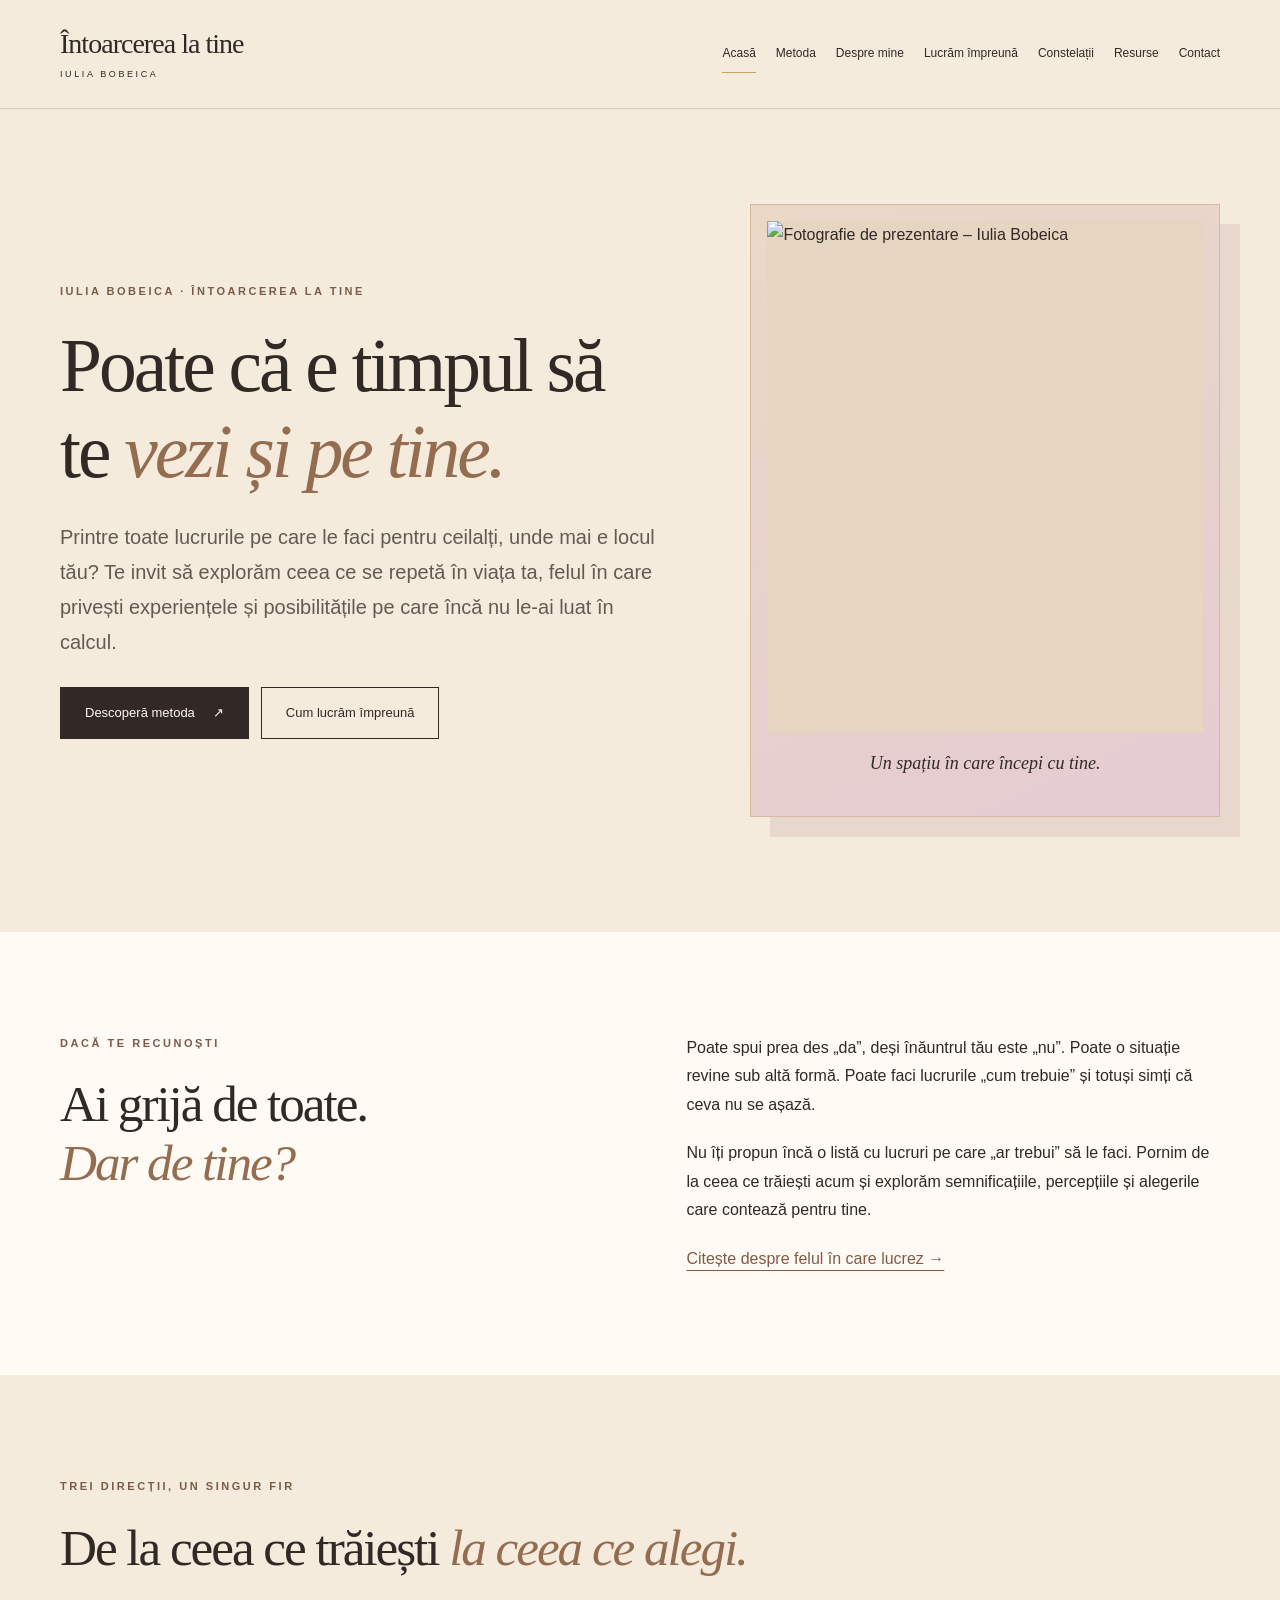
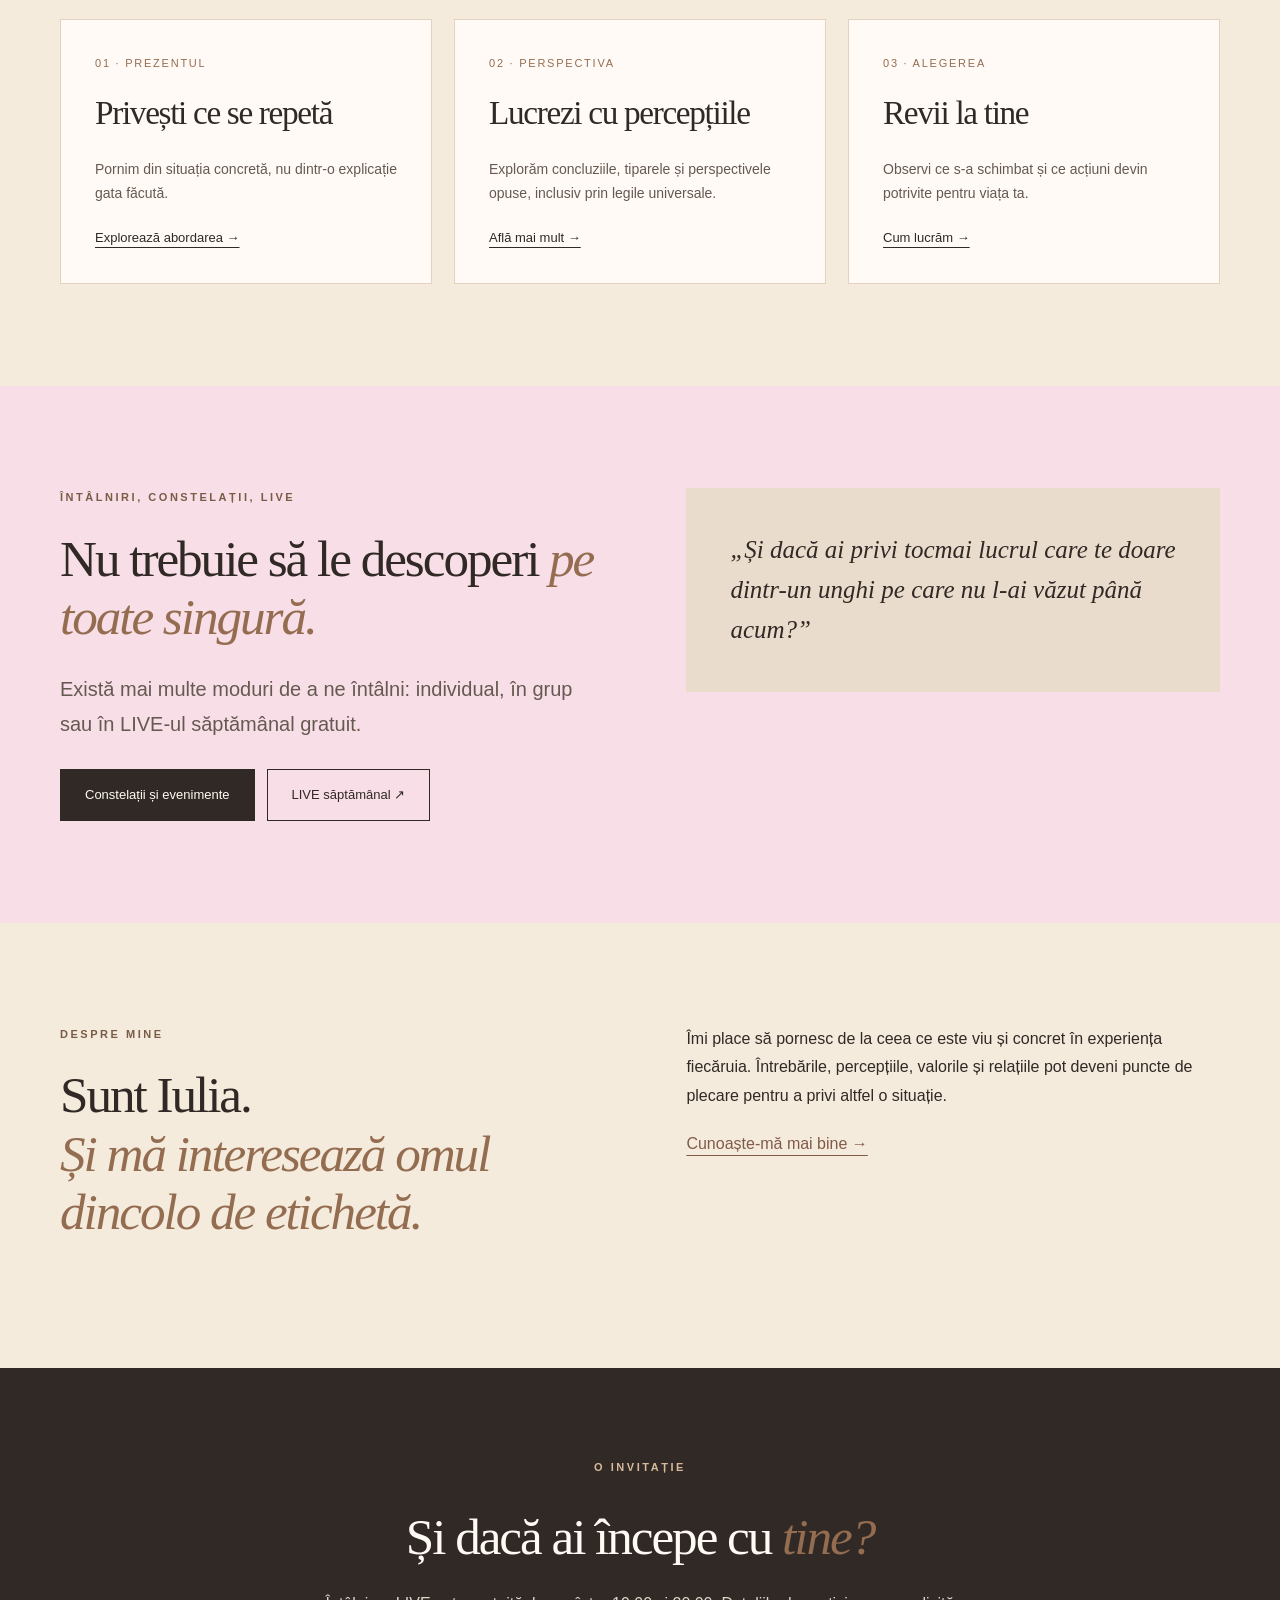
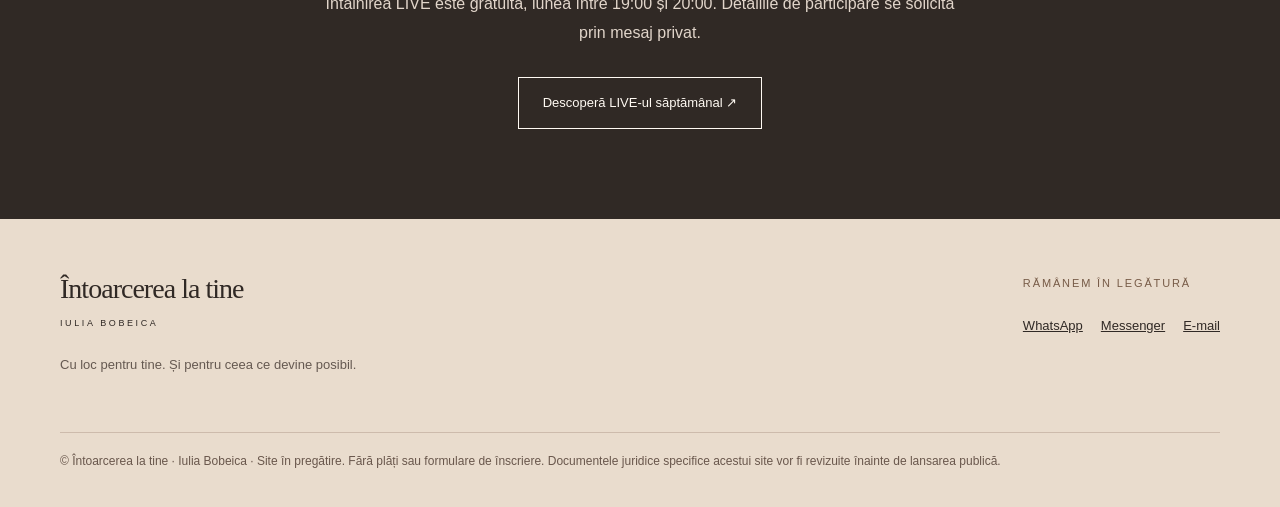
==== index.html @ 227ff0c1 "Construiește prototipul site-ului oficial cu 7 pagini responsive" ====
<!doctype html>
<html lang="ro"><head><meta charset="utf-8"><meta name="viewport" content="width=device-width, initial-scale=1"><meta name="robots" content="noindex,nofollow"><title>Acasă | Întoarcerea la tine – Iulia Bobeica</title><meta name="description" content="Descoperă Întoarcerea la tine, metoda, constelațiile sistemice, întâlnirile și LIVE-urile săptămânale."><link rel="stylesheet" href="/styles.css"></head><body><header class="masthead"><div class="wrap header-inner"><a class="logo" href="/index.html">Întoarcerea la tine<small>IULIA BOBEICA</small></a><nav class="nav" aria-label="Navigare principală"><a href="/index.html" aria-current="page">Acasă</a><a href="/metoda.html">Metoda</a><a href="/despre.html">Despre mine</a><a href="/lucram-impreuna.html">Lucrăm împreună</a><a href="/constelatii.html">Constelații</a><a href="/resurse.html">Resurse</a><a href="/contact.html">Contact</a></nav></div></header><main>
<section class="wrap hero"><div><p class="eyebrow">IULIA BOBEICA · ÎNTOARCEREA LA TINE</p><h1>Poate că e timpul să te <em>vezi și pe tine.</em></h1><p class="lead">Printre toate lucrurile pe care le faci pentru ceilalți, unde mai e locul tău? Te invit să explorăm ceea ce se repetă în viața ta, felul în care privești experiențele și posibilitățile pe care încă nu le-ai luat în calcul.</p><div class="actions"><a class="btn dark" href="/metoda.html">Descoperă metoda <span aria-hidden="true">↗</span></a><a class="btn outline" href="/lucram-impreuna.html">Cum lucrăm împreună</a></div></div><div class="portrait-frame"><img src="https://spontaneous-quokka-e0bede.netlify.app/Intoarcerea_la_tine_files/6ad1278ba01de7.05166081_9d2529da-d079-4183-89d4-6b674ef83217.jpg" alt="Fotografie de prezentare – Iulia Bobeica" loading="eager"><p class="caption">Un spațiu în care începi cu tine.</p></div></section>
<section class="bg-paper section"><div class="wrap intro-grid"><div><p class="eyebrow">DACĂ TE RECUNOȘTI</p><h2>Ai grijă de toate.<br><em>Dar de tine?</em></h2></div><div><p>Poate spui prea des „da”, deși înăuntrul tău este „nu”. Poate o situație revine sub altă formă. Poate faci lucrurile „cum trebuie” și totuși simți că ceva nu se așază.</p><p>Nu îți propun încă o listă cu lucruri pe care „ar trebui” să le faci. Pornim de la ceea ce trăiești acum și explorăm semnificațiile, percepțiile și alegerile care contează pentru tine.</p><a class="section-link" href="/metoda.html">Citește despre felul în care lucrez →</a></div></div></section>
<section class="section wrap"><p class="eyebrow">TREI DIRECȚII, UN SINGUR FIR</p><h2>De la ceea ce trăiești <em>la ceea ce alegi.</em></h2><div class="cards"><article class="card"><span class="count">01 · PREZENTUL</span><h3>Privești ce se repetă</h3><p>Pornim din situația concretă, nu dintr-o explicație gata făcută.</p><a href="/metoda.html">Explorează abordarea →</a></article><article class="card"><span class="count">02 · PERSPECTIVA</span><h3>Lucrezi cu percepțiile</h3><p>Explorăm concluziile, tiparele și perspectivele opuse, inclusiv prin legile universale.</p><a href="/metoda.html">Află mai mult →</a></article><article class="card"><span class="count">03 · ALEGEREA</span><h3>Revii la tine</h3><p>Observi ce s-a schimbat și ce acțiuni devin potrivite pentru viața ta.</p><a href="/lucram-impreuna.html">Cum lucrăm →</a></article></div></section>
<section class="bg-pink section"><div class="wrap split"><div><p class="eyebrow">ÎNTÂLNIRI, CONSTELAȚII, LIVE</p><h2>Nu trebuie să le descoperi <em>pe toate singură.</em></h2><p class="lead">Există mai multe moduri de a ne întâlni: individual, în grup sau în LIVE-ul săptămânal gratuit.</p><div class="actions"><a class="btn dark" href="/constelatii.html">Constelații și evenimente</a><a class="btn outline" href="https://spontaneous-quokka-e0bede.netlify.app/" target="_blank" rel="noopener noreferrer">LIVE săptămânal ↗</a></div></div><div class="quote">„Și dacă ai privi tocmai lucrul care te doare dintr-un unghi pe care nu l-ai văzut până acum?”</div></div></section>
<section class="section wrap split"><div><p class="eyebrow">DESPRE MINE</p><h2>Sunt Iulia.<br><em>Și mă interesează omul dincolo de etichetă.</em></h2></div><div><p>Îmi place să pornesc de la ceea ce este viu și concret în experiența fiecăruia. Întrebările, percepțiile, valorile și relațiile pot deveni puncte de plecare pentru a privi altfel o situație.</p><a class="section-link" href="/despre.html">Cunoaște-mă mai bine →</a></div></section>
<section class="cta"><div class="wrap"><p class="eyebrow" style="color:#d7b99b">O INVITAȚIE</p><h2>Și dacă ai începe cu <em>tine?</em></h2><p>Întâlnirea LIVE este gratuită, lunea între 19:00 și 20:00. Detaliile de participare se solicită prin mesaj privat.</p><a class="btn" href="https://spontaneous-quokka-e0bede.netlify.app/" target="_blank" rel="noopener noreferrer">Descoperă LIVE-ul săptămânal ↗</a></div></section></main><footer class="site-footer"><div class="wrap"><div class="footer-grid"><div><a class="logo" href="/index.html">Întoarcerea la tine<small>IULIA BOBEICA</small></a><p class="note" style="margin-top:25px">Cu loc pentru tine. Și pentru ceea ce devine posibil.</p></div><div><p class="tag">Rămânem în legătură</p><div class="footer-links"><a href="https://wa.me/40758321125" target="_blank" rel="noopener noreferrer">WhatsApp</a><a href="https://m.me/legiuniversaleconstelatii" target="_blank" rel="noopener noreferrer">Messenger</a><a href="mailto:Iuliabobeica65@gmail.com">E-mail</a></div></div></div><div class="fine">© Întoarcerea la tine · Iulia Bobeica · Site în pregătire. Fără plăți sau formulare de înscriere. Documentele juridice specifice acestui site vor fi revizuite înainte de lansarea publică.</div></div></footer></body></html>
---- styles.css ----
:root{--cream:#F5EBDD;--pink:#F8DEE6;--paper:#fffaf3;--ink:#302925;--muted:#655951;--gold:#C6A166;--line:#D9C9B7}*{box-sizing:border-box}html{scroll-behavior:smooth}body{margin:0;background:var(--cream);color:var(--ink);font:16px/1.78 Arial,Helvetica,sans-serif}a{color:inherit}a:focus-visible,summary:focus-visible{outline:3px solid #805b48;outline-offset:4px}.wrap{width:min(1160px,calc(100% - 56px));margin:auto}.masthead{border-bottom:1px solid var(--line);background:var(--cream);position:relative;z-index:2}.header-inner{display:flex;justify-content:space-between;align-items:center;gap:30px;min-height:108px}.logo{text-decoration:none;font:normal 28px/1.1 Georgia,serif;letter-spacing:-.035em;white-space:nowrap}.logo small{display:block;font:9px Arial, sans-serif;letter-spacing:.29em;margin-top:10px}.nav{display:flex;flex-wrap:wrap;gap:10px 20px;align-items:center}.nav a{text-decoration:none;font-size:12px;padding:8px 0;border-bottom:1px solid transparent}.nav a[aria-current=page],.nav a:hover{border-color:var(--gold)}.btn{display:inline-flex;justify-content:center;align-items:center;gap:18px;padding:14px 24px;min-height:52px;border:1px solid var(--ink);text-decoration:none;font-size:13px;line-height:1.4;transition:transform .2s,background .2s}.btn:hover{transform:translateY(-2px)}.btn.dark{background:var(--ink);color:var(--paper)}.btn.outline{background:transparent}.actions{display:flex;gap:12px;flex-wrap:wrap;margin-top:27px}.eyebrow{font-size:11px;letter-spacing:.23em;text-transform:uppercase;color:#795c47;font-weight:700;margin:0 0 22px}h1,h2,h3{font-family:Georgia,'Times New Roman',serif;letter-spacing:-.04em;line-height:1.14;font-weight:400;margin:0 0 25px}h1{font-size:clamp(43px,5.9vw,82px)}h2{font-size:clamp(34px,4vw,55px)}h3{font-size:clamp(25px,2.6vw,34px)}em{font-weight:400;color:#946d51}p{margin:0 0 20px}p.lead{font-size:clamp(17px,2vw,20px);color:var(--muted);max-width:640px;line-height:1.75}.hero{display:grid;grid-template-columns:1.12fr .88fr;align-items:center;gap:8%;padding:95px 0 115px;min-height:660px}.portrait-frame{position:relative;background:linear-gradient(155deg,#ead8c7,#e5cbd2);padding:16px 16px 42px;border:1px solid #d5baa0;box-shadow:20px 20px 0 #E7D7CC}.portrait-frame img{display:block;width:100%;aspect-ratio:4/4.7;object-fit:cover;object-position:top center;background:#e5d5c1}.portrait-frame .caption{font:italic 18px Georgia,serif;text-align:center;margin:20px 0 0}.section{padding:102px 0}.bg-paper{background:var(--paper)}.bg-pink{background:var(--pink)}.intro-grid,.split{display:grid;grid-template-columns:1fr 1fr;gap:8%;align-items:start}.rule{height:1px;background:var(--line);margin:26px 0}.cards{display:grid;grid-template-columns:repeat(3,1fr);gap:22px;margin-top:42px}.card{background:#fffaf6;border:1px solid #e3d2c2;padding:34px;min-height:260px;display:flex;flex-direction:column}.card p{font-size:14px;color:var(--muted)}.card a{margin-top:auto;text-underline-offset:5px;font-size:13px}.count{font-size:11px;letter-spacing:.16em;color:#946d51;margin-bottom:20px}.quote{background:#eadccc;padding:42px 44px;font:italic 25px/1.6 Georgia,serif}.cta{padding:90px 0;text-align:center;background:#302925;color:var(--paper)}.cta h2{max-width:820px;margin:0 auto 24px}.cta p{max-width:640px;margin:0 auto 30px;color:#e1d5ca}.cta .btn{border-color:var(--paper);color:var(--paper)}.page-top{padding:100px 0 65px;max-width:960px}.page-top h1{max-width:950px}.story-block{max-width:790px}.story-block p{font-size:17px}.bullets{padding-left:20px}.bullets li{margin:0 0 15px}.soft-panel{padding:35px;background:#eadccc}.note{font-size:13px;color:var(--muted)}.section-link{color:#805b48;text-underline-offset:6px}.event{display:grid;grid-template-columns:1fr 1fr;gap:8%;padding:40px 0;border-top:1px solid var(--line)}.event:last-child{border-bottom:1px solid var(--line)}.event h3{margin:0 0 14px}.event p{color:var(--muted);font-size:15px}.event .eyebrow{margin-bottom:14px}.site-footer{background:#e9dccd;padding:55px 0 35px}.footer-grid{display:flex;gap:30px;justify-content:space-between;flex-wrap:wrap}.footer-links{display:flex;gap:18px;flex-wrap:wrap}.footer-links a{font-size:13px}.fine{border-top:1px solid #cdbbac;margin-top:36px;padding-top:18px;font-size:12px;color:#69574c}.tag{font-size:11px;text-transform:uppercase;letter-spacing:.17em;color:#775b47}.tall{min-height:370px}@media(max-width:1050px){.header-inner{align-items:start;flex-direction:column;padding:22px 0}.nav{gap:5px 15px}}@media(max-width:720px){.wrap{width:min(100% - 36px,1160px)}.logo{font-size:25px}.nav{gap:4px 13px}.nav a{font-size:12px}.hero,.intro-grid,.split,.event{grid-template-columns:1fr;gap:32px}.hero{padding:60px 0 70px;min-height:unset}.hero .portrait-frame{max-width:460px;margin:25px auto 0}.page-top{padding:60px 0 30px}.section{padding:65px 0}.cards{grid-template-columns:1fr}.card{min-height:200px}.cta{padding:70px 0}.quote{font-size:22px;padding:30px}.footer-grid{display:block}.footer-links{margin-top:20px}h1{font-size:clamp(41px,11vw,65px)}}
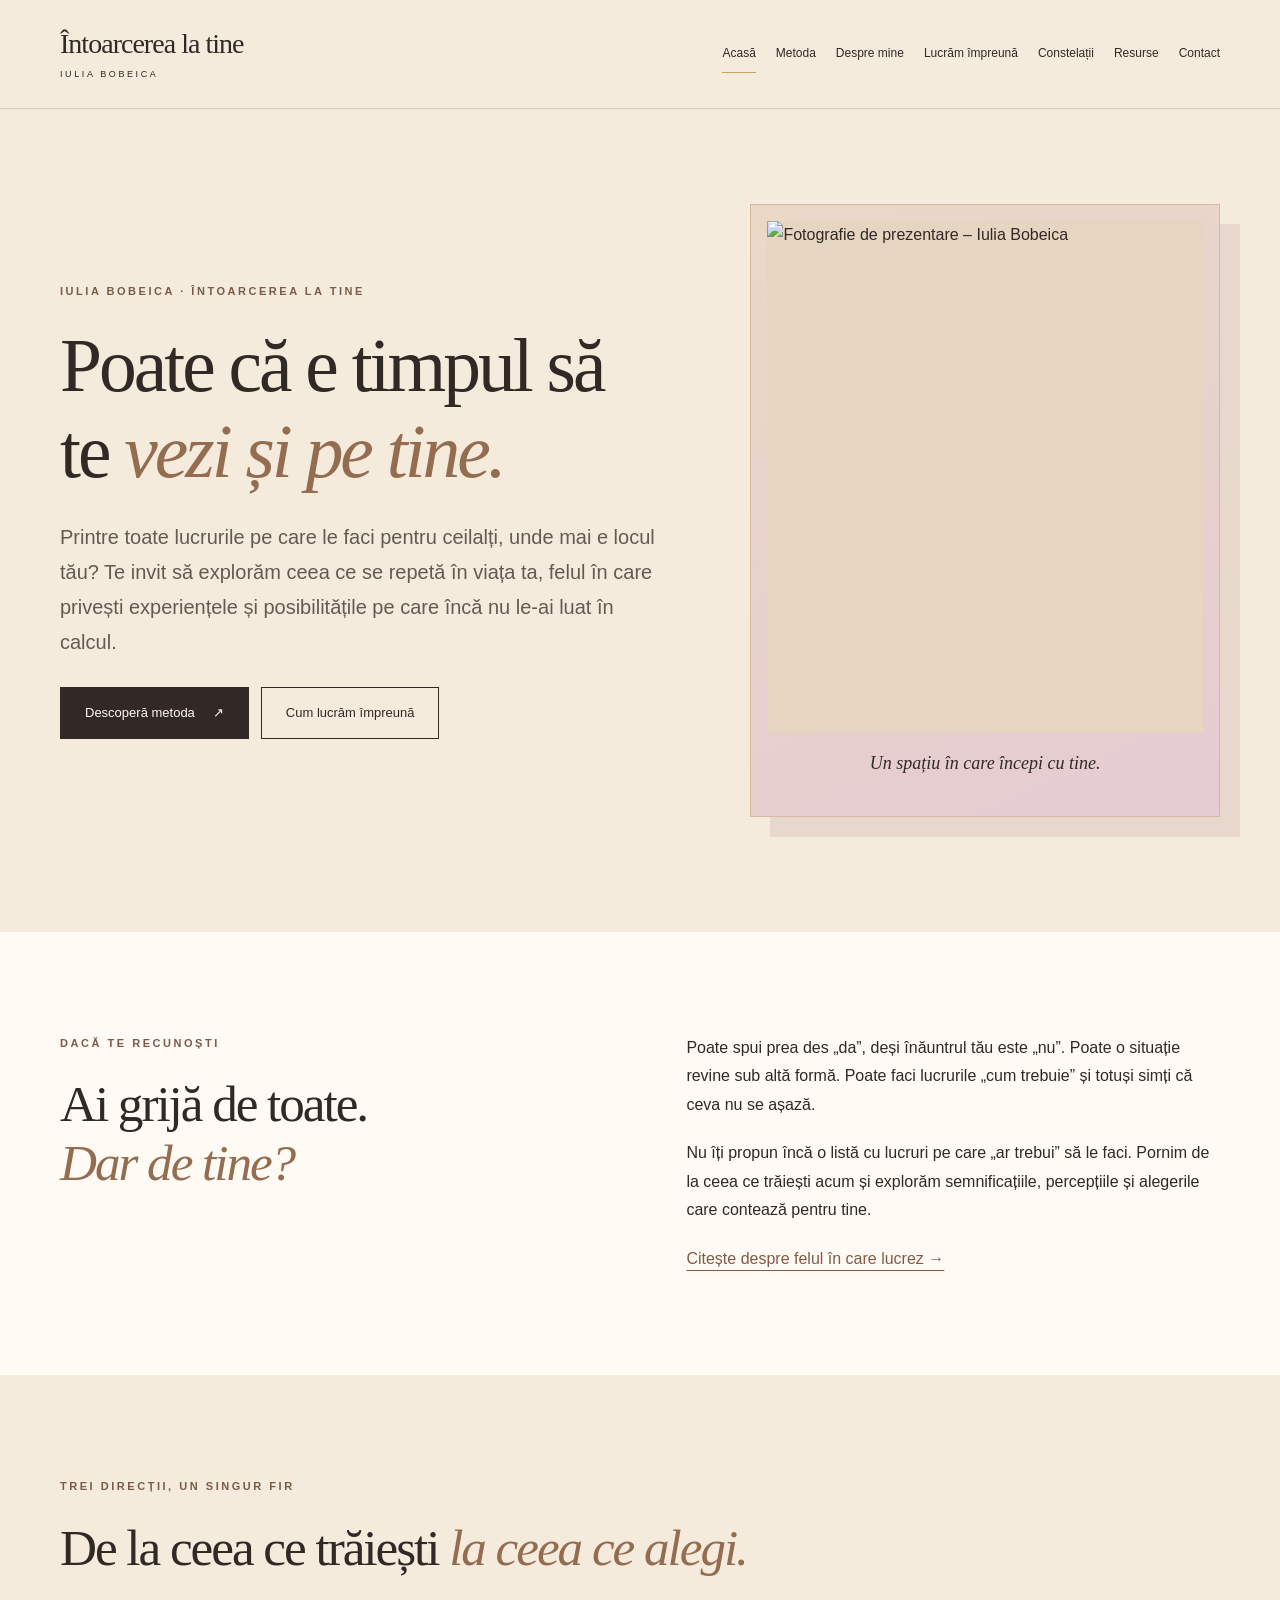
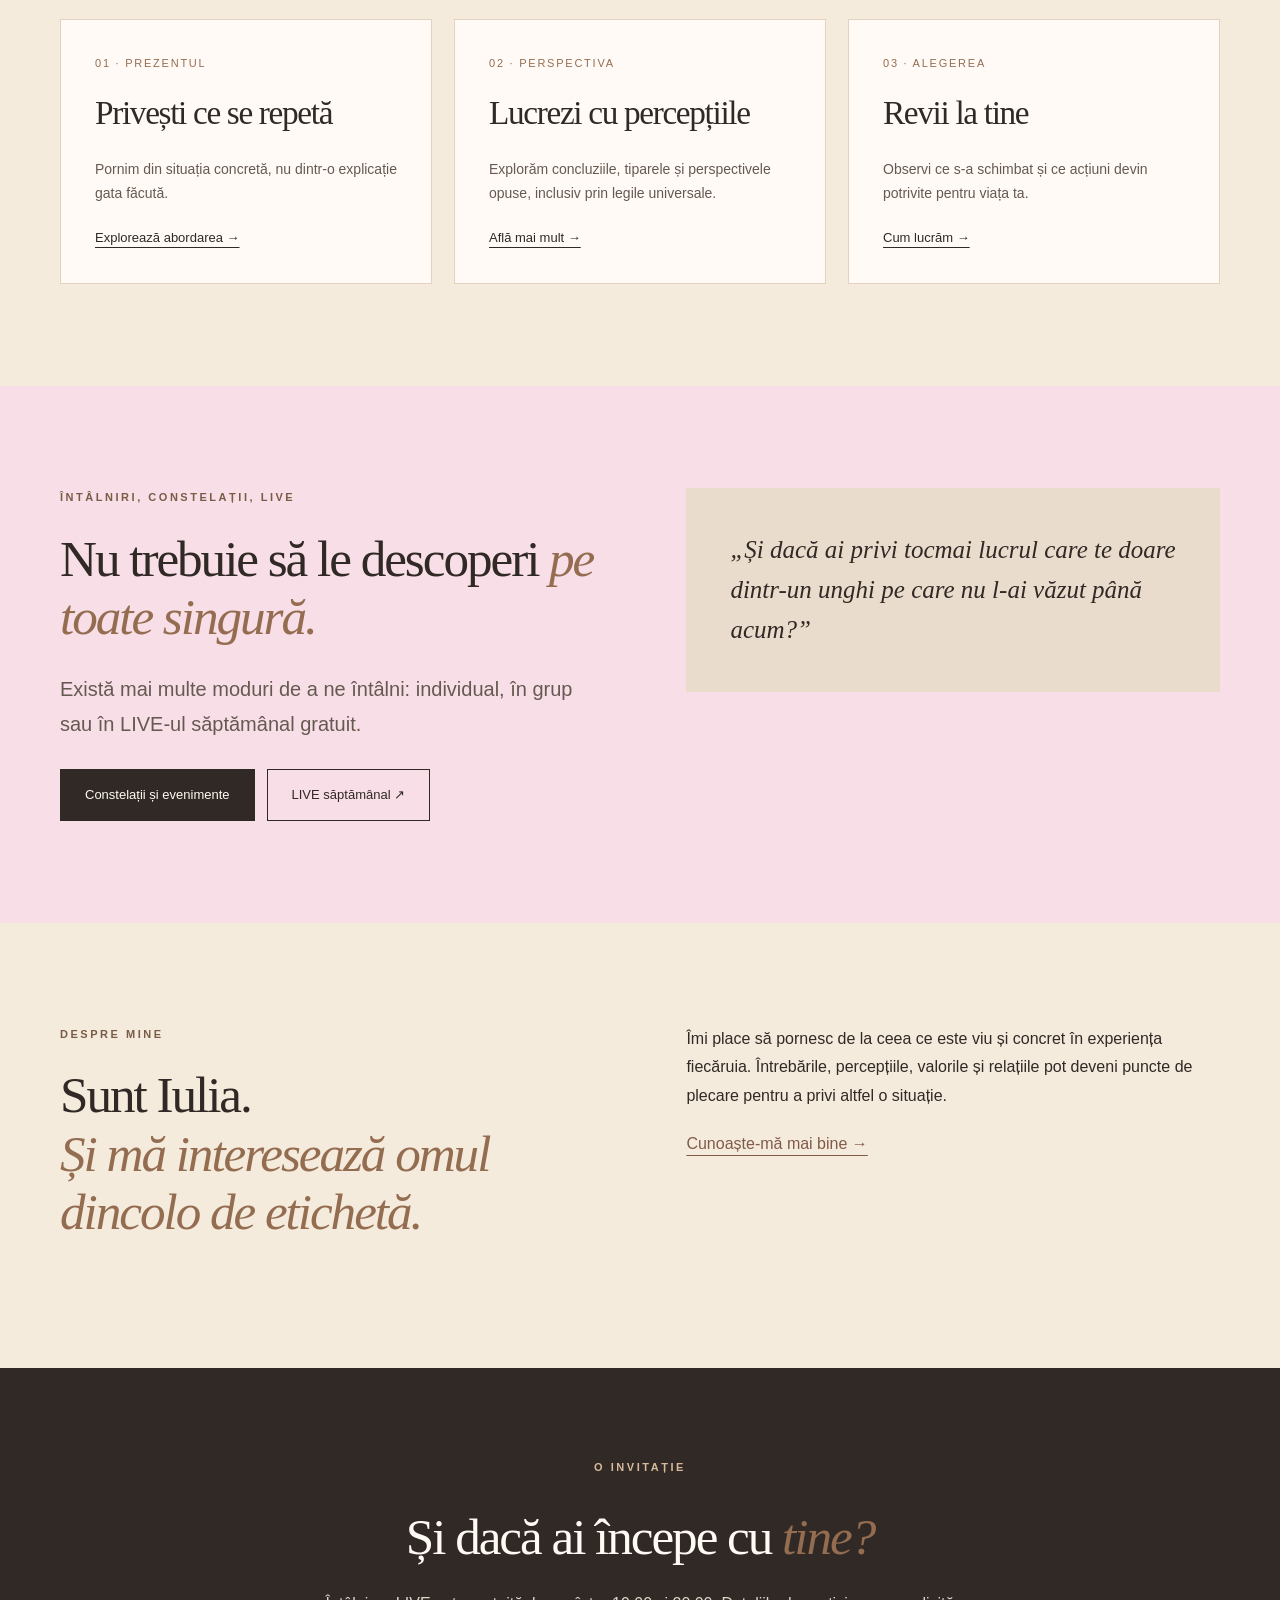
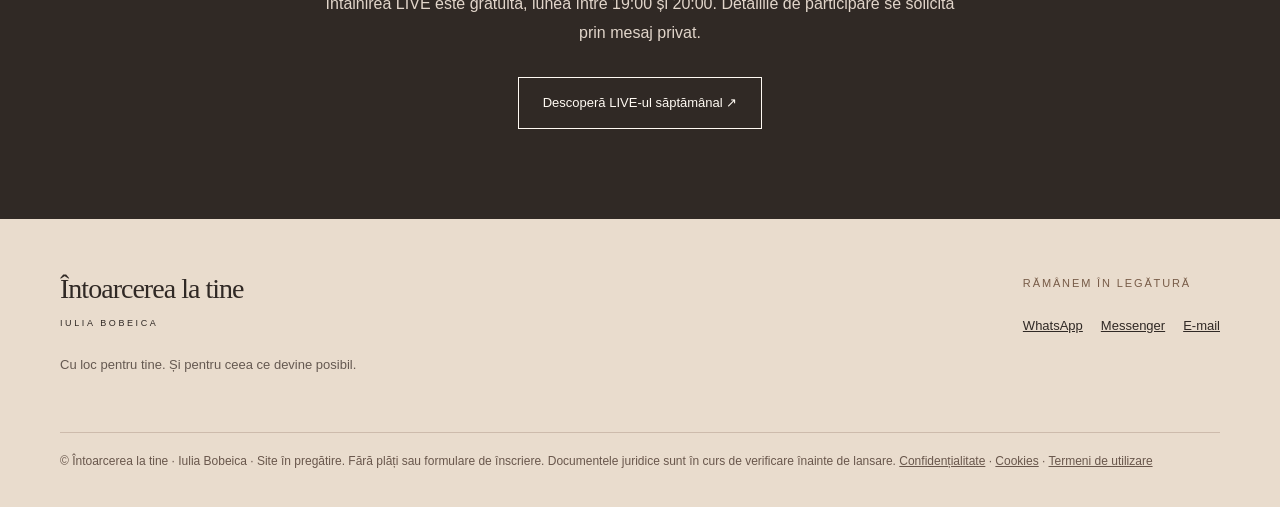
==== commit 2a19bb24: "Leagă documentele legale în subsol: index.html" ====
--- a/index.html
+++ b/index.html
@@ -5,4 +5,4 @@
 <section class="section wrap"><p class="eyebrow">TREI DIRECȚII, UN SINGUR FIR</p><h2>De la ceea ce trăiești <em>la ceea ce alegi.</em></h2><div class="cards"><article class="card"><span class="count">01 · PREZENTUL</span><h3>Privești ce se repetă</h3><p>Pornim din situația concretă, nu dintr-o explicație gata făcută.</p><a href="/metoda.html">Explorează abordarea →</a></article><article class="card"><span class="count">02 · PERSPECTIVA</span><h3>Lucrezi cu percepțiile</h3><p>Explorăm concluziile, tiparele și perspectivele opuse, inclusiv prin legile universale.</p><a href="/metoda.html">Află mai mult →</a></article><article class="card"><span class="count">03 · ALEGEREA</span><h3>Revii la tine</h3><p>Observi ce s-a schimbat și ce acțiuni devin potrivite pentru viața ta.</p><a href="/lucram-impreuna.html">Cum lucrăm →</a></article></div></section>
 <section class="bg-pink section"><div class="wrap split"><div><p class="eyebrow">ÎNTÂLNIRI, CONSTELAȚII, LIVE</p><h2>Nu trebuie să le descoperi <em>pe toate singură.</em></h2><p class="lead">Există mai multe moduri de a ne întâlni: individual, în grup sau în LIVE-ul săptămânal gratuit.</p><div class="actions"><a class="btn dark" href="/constelatii.html">Constelații și evenimente</a><a class="btn outline" href="https://spontaneous-quokka-e0bede.netlify.app/" target="_blank" rel="noopener noreferrer">LIVE săptămânal ↗</a></div></div><div class="quote">„Și dacă ai privi tocmai lucrul care te doare dintr-un unghi pe care nu l-ai văzut până acum?”</div></div></section>
 <section class="section wrap split"><div><p class="eyebrow">DESPRE MINE</p><h2>Sunt Iulia.<br><em>Și mă interesează omul dincolo de etichetă.</em></h2></div><div><p>Îmi place să pornesc de la ceea ce este viu și concret în experiența fiecăruia. Întrebările, percepțiile, valorile și relațiile pot deveni puncte de plecare pentru a privi altfel o situație.</p><a class="section-link" href="/despre.html">Cunoaște-mă mai bine →</a></div></section>
-<section class="cta"><div class="wrap"><p class="eyebrow" style="color:#d7b99b">O INVITAȚIE</p><h2>Și dacă ai începe cu <em>tine?</em></h2><p>Întâlnirea LIVE este gratuită, lunea între 19:00 și 20:00. Detaliile de participare se solicită prin mesaj privat.</p><a class="btn" href="https://spontaneous-quokka-e0bede.netlify.app/" target="_blank" rel="noopener noreferrer">Descoperă LIVE-ul săptămânal ↗</a></div></section></main><footer class="site-footer"><div class="wrap"><div class="footer-grid"><div><a class="logo" href="/index.html">Întoarcerea la tine<small>IULIA BOBEICA</small></a><p class="note" style="margin-top:25px">Cu loc pentru tine. Și pentru ceea ce devine posibil.</p></div><div><p class="tag">Rămânem în legătură</p><div class="footer-links"><a href="https://wa.me/40758321125" target="_blank" rel="noopener noreferrer">WhatsApp</a><a href="https://m.me/legiuniversaleconstelatii" target="_blank" rel="noopener noreferrer">Messenger</a><a href="mailto:Iuliabobeica65@gmail.com">E-mail</a></div></div></div><div class="fine">© Întoarcerea la tine · Iulia Bobeica · Site în pregătire. Fără plăți sau formulare de înscriere. Documentele juridice specifice acestui site vor fi revizuite înainte de lansarea publică.</div></div></footer></body></html>+<section class="cta"><div class="wrap"><p class="eyebrow" style="color:#d7b99b">O INVITAȚIE</p><h2>Și dacă ai începe cu <em>tine?</em></h2><p>Întâlnirea LIVE este gratuită, lunea între 19:00 și 20:00. Detaliile de participare se solicită prin mesaj privat.</p><a class="btn" href="https://spontaneous-quokka-e0bede.netlify.app/" target="_blank" rel="noopener noreferrer">Descoperă LIVE-ul săptămânal ↗</a></div></section></main><footer class="site-footer"><div class="wrap"><div class="footer-grid"><div><a class="logo" href="/index.html">Întoarcerea la tine<small>IULIA BOBEICA</small></a><p class="note" style="margin-top:25px">Cu loc pentru tine. Și pentru ceea ce devine posibil.</p></div><div><p class="tag">Rămânem în legătură</p><div class="footer-links"><a href="https://wa.me/40758321125" target="_blank" rel="noopener noreferrer">WhatsApp</a><a href="https://m.me/legiuniversaleconstelatii" target="_blank" rel="noopener noreferrer">Messenger</a><a href="mailto:Iuliabobeica65@gmail.com">E-mail</a></div></div></div><div class="fine">© Întoarcerea la tine · Iulia Bobeica · Site în pregătire. Fără plăți sau formulare de înscriere. Documentele juridice sunt în curs de verificare înainte de lansare. <span class="legal-links"><a href="/politica-confidentialitate.html">Confidențialitate</a> · <a href="/politica-cookies.html">Cookies</a> · <a href="/termeni-utilizare.html">Termeni de utilizare</a></span></div></div></footer></body></html>
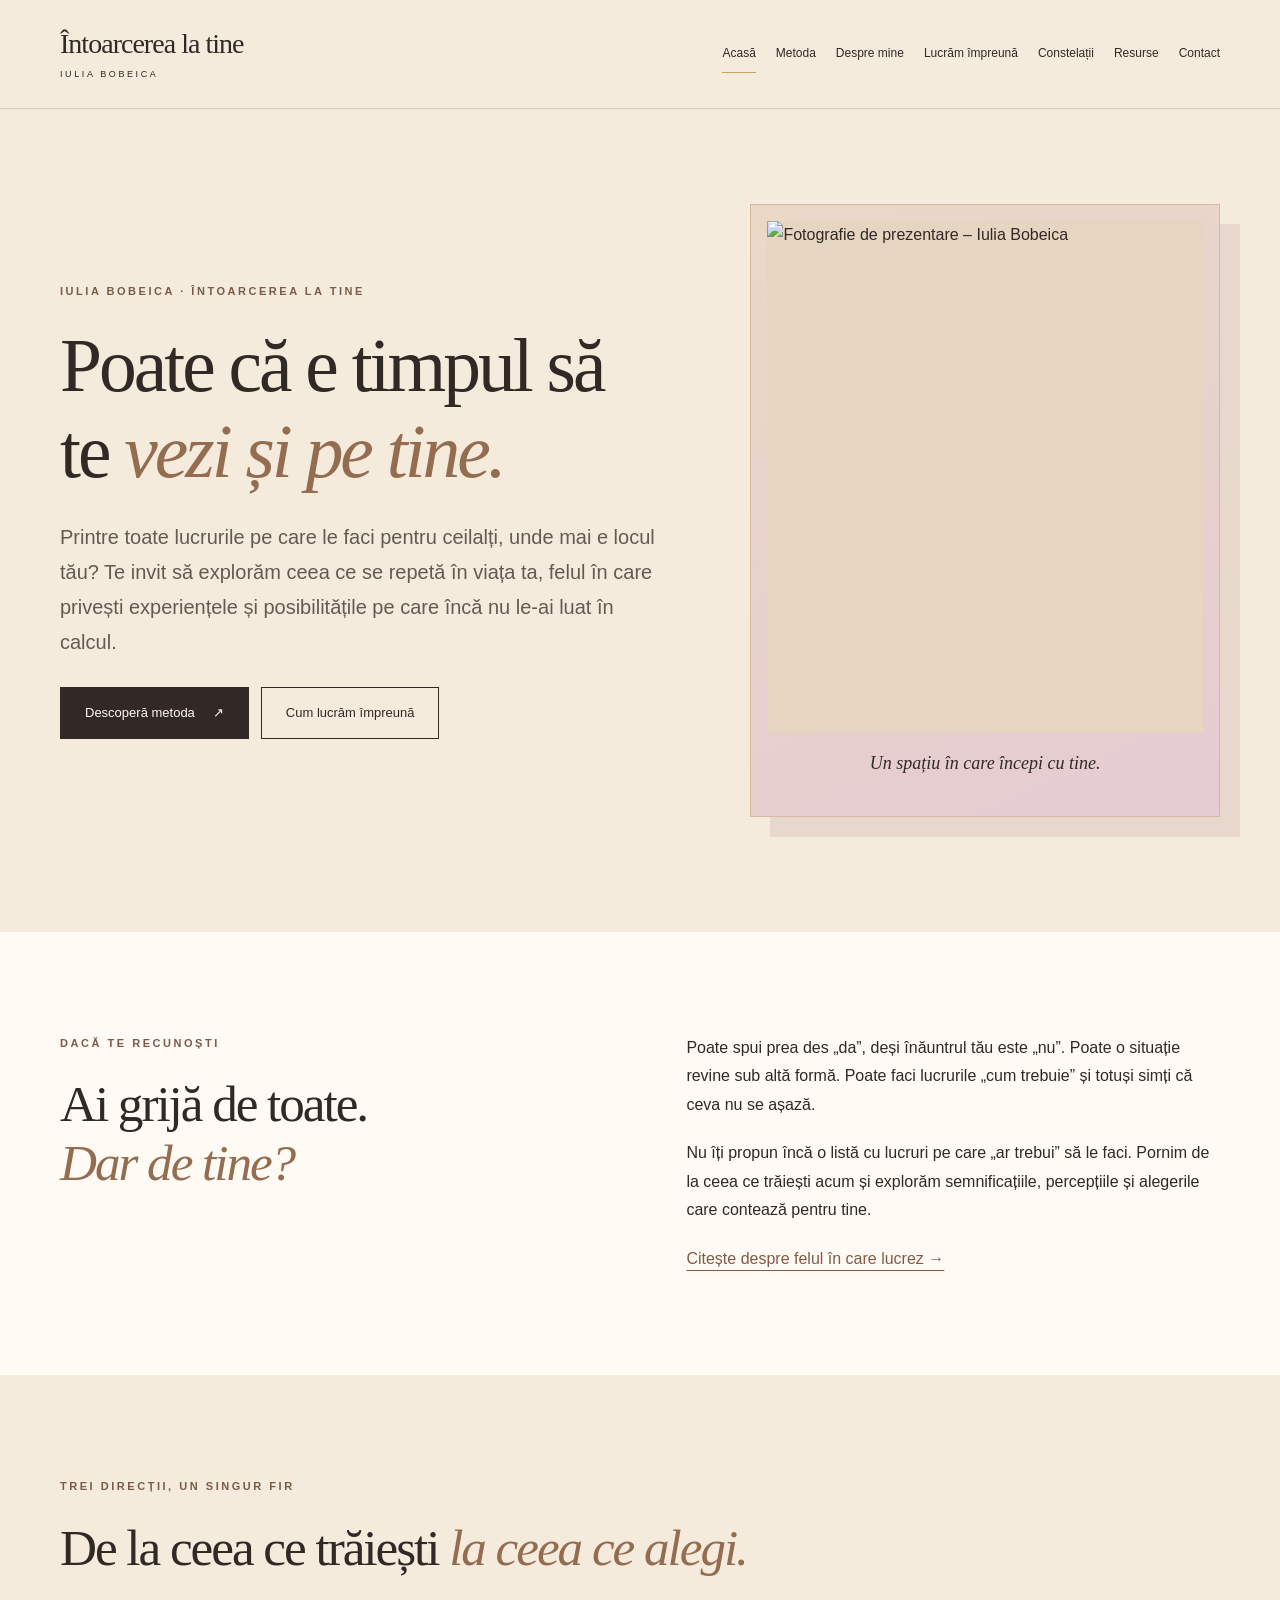
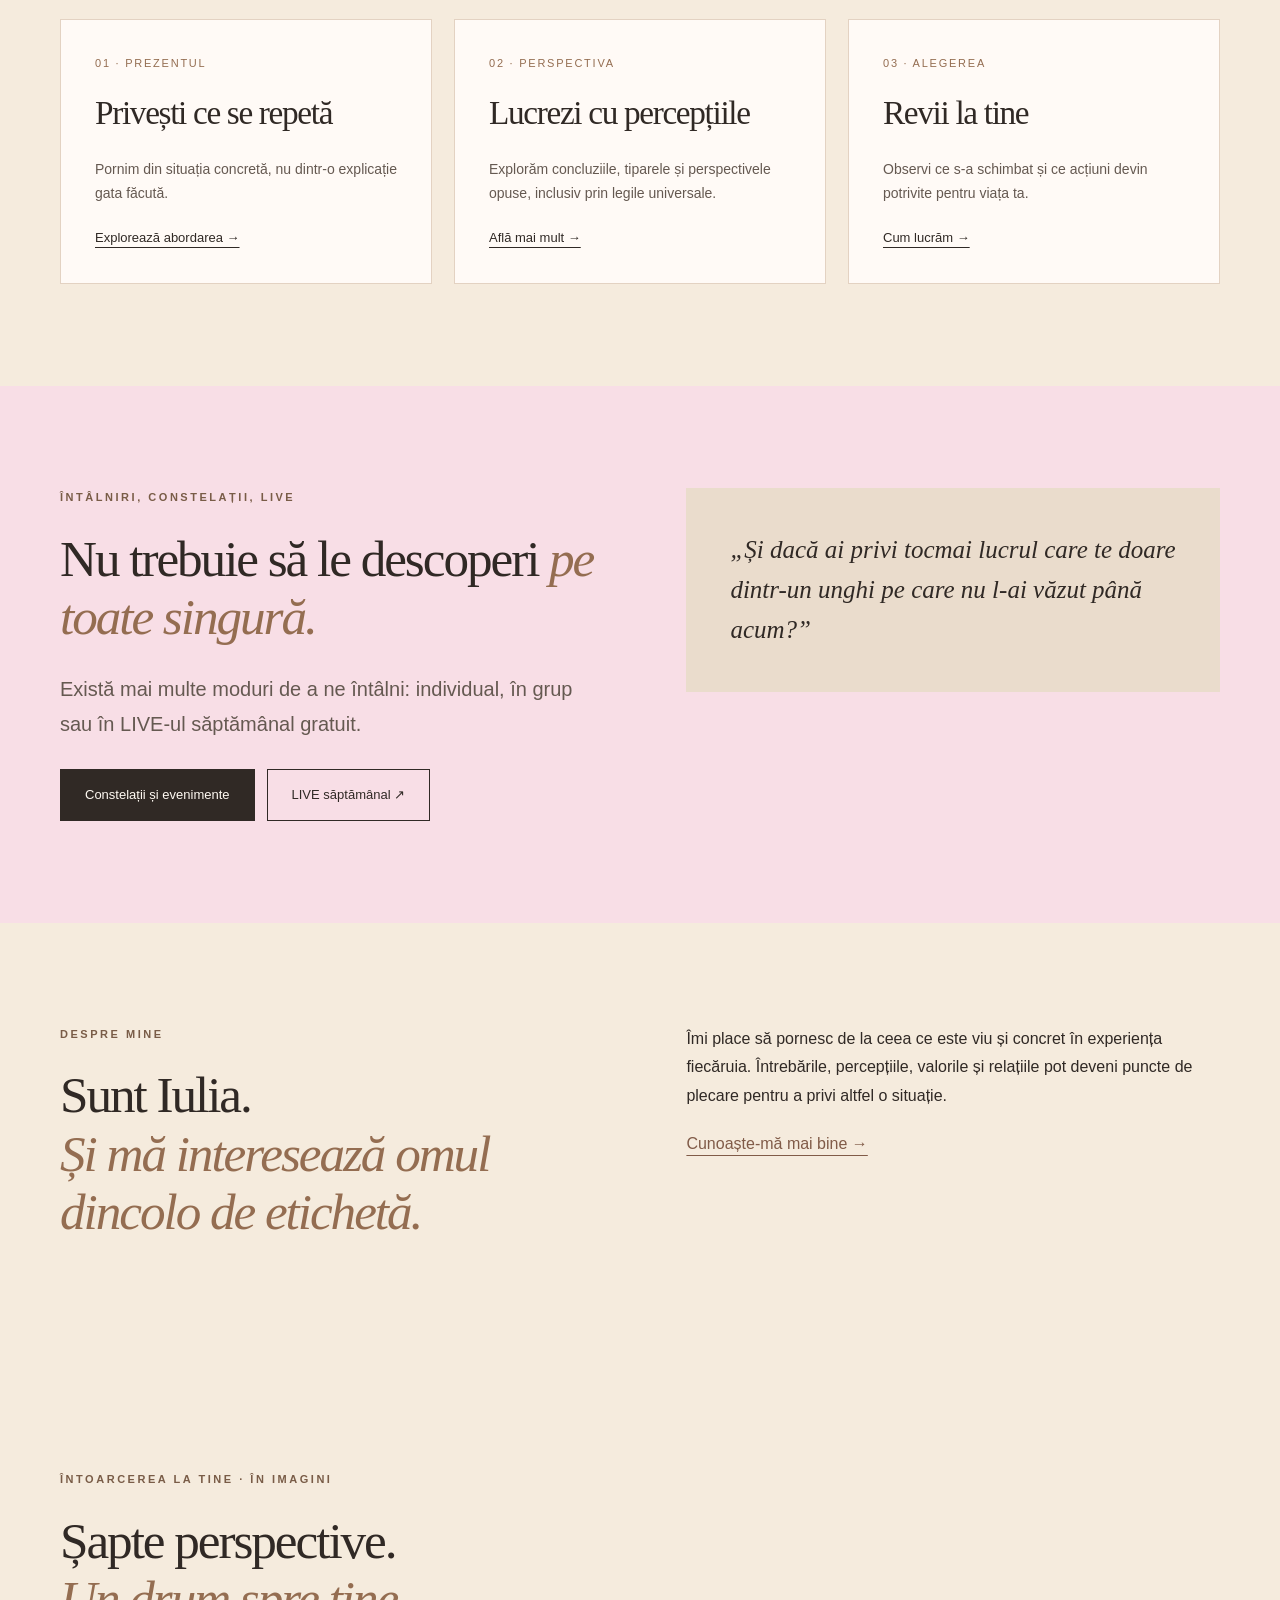
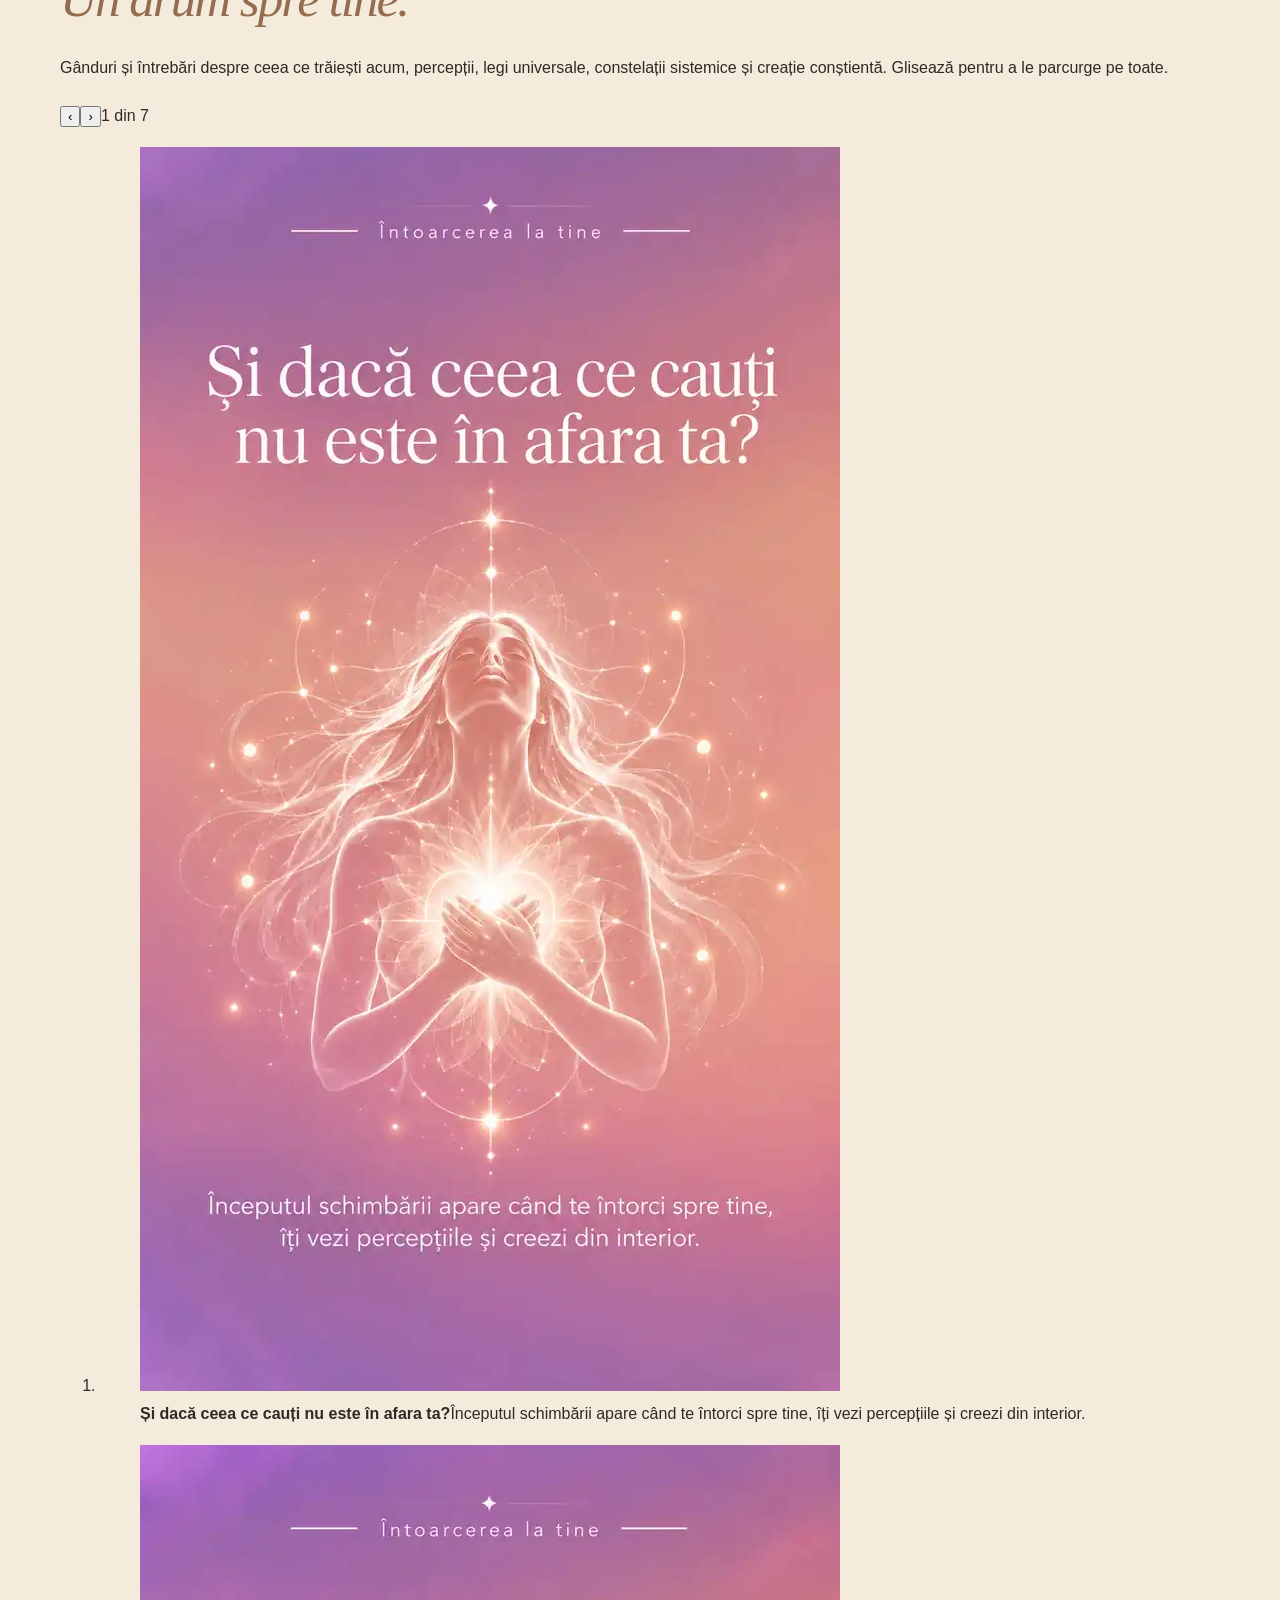
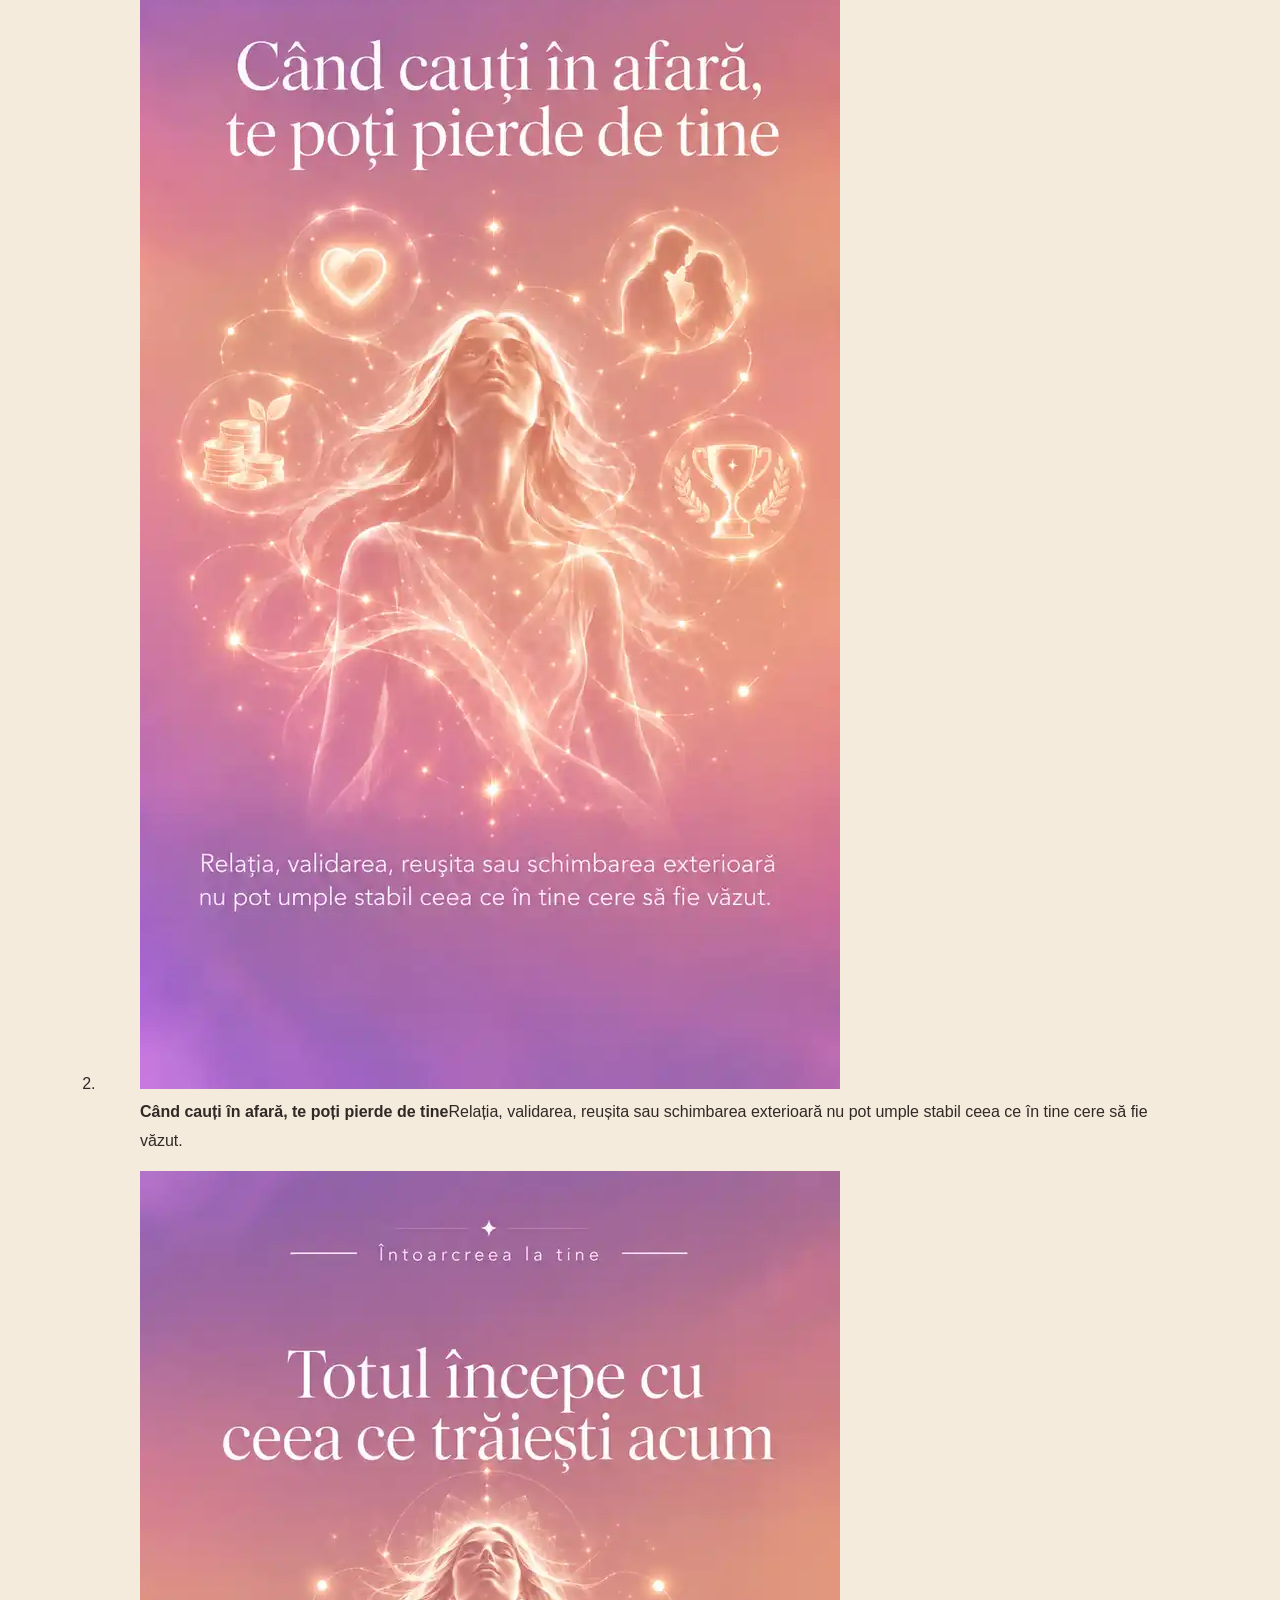
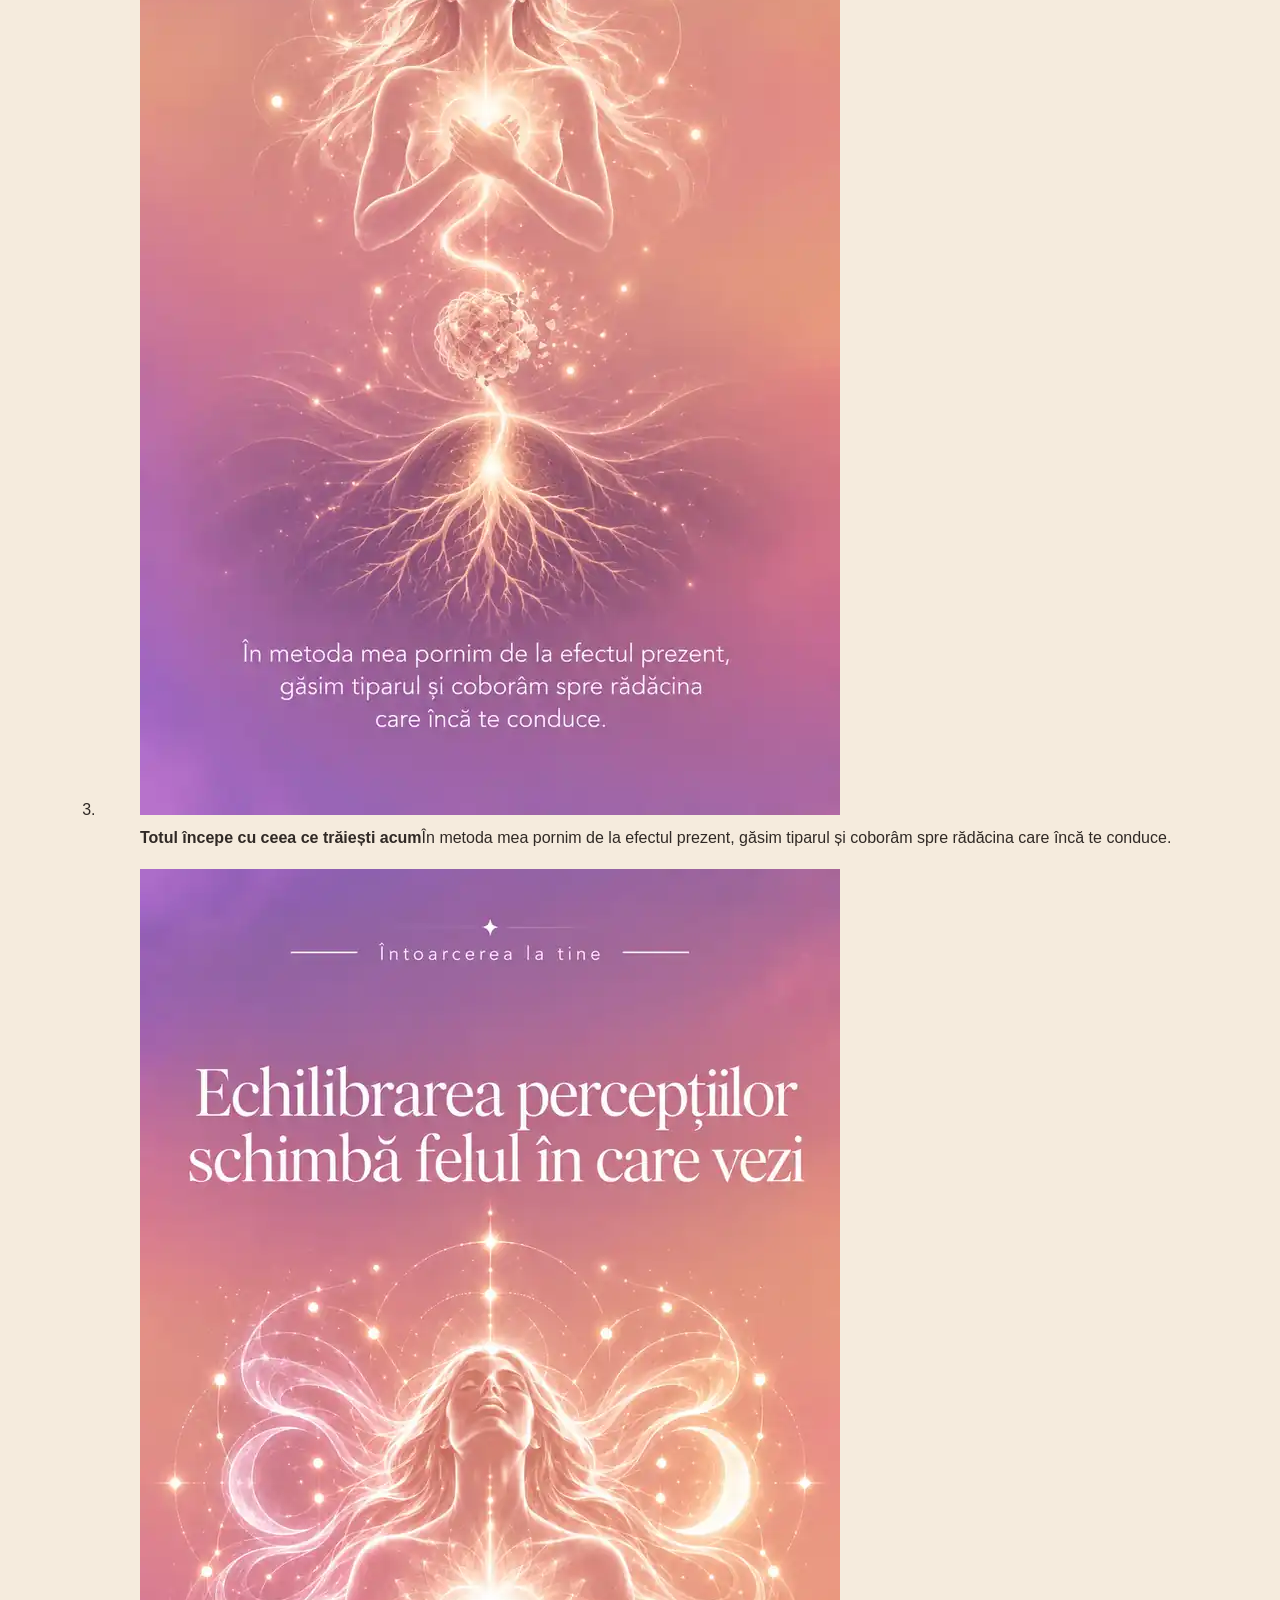
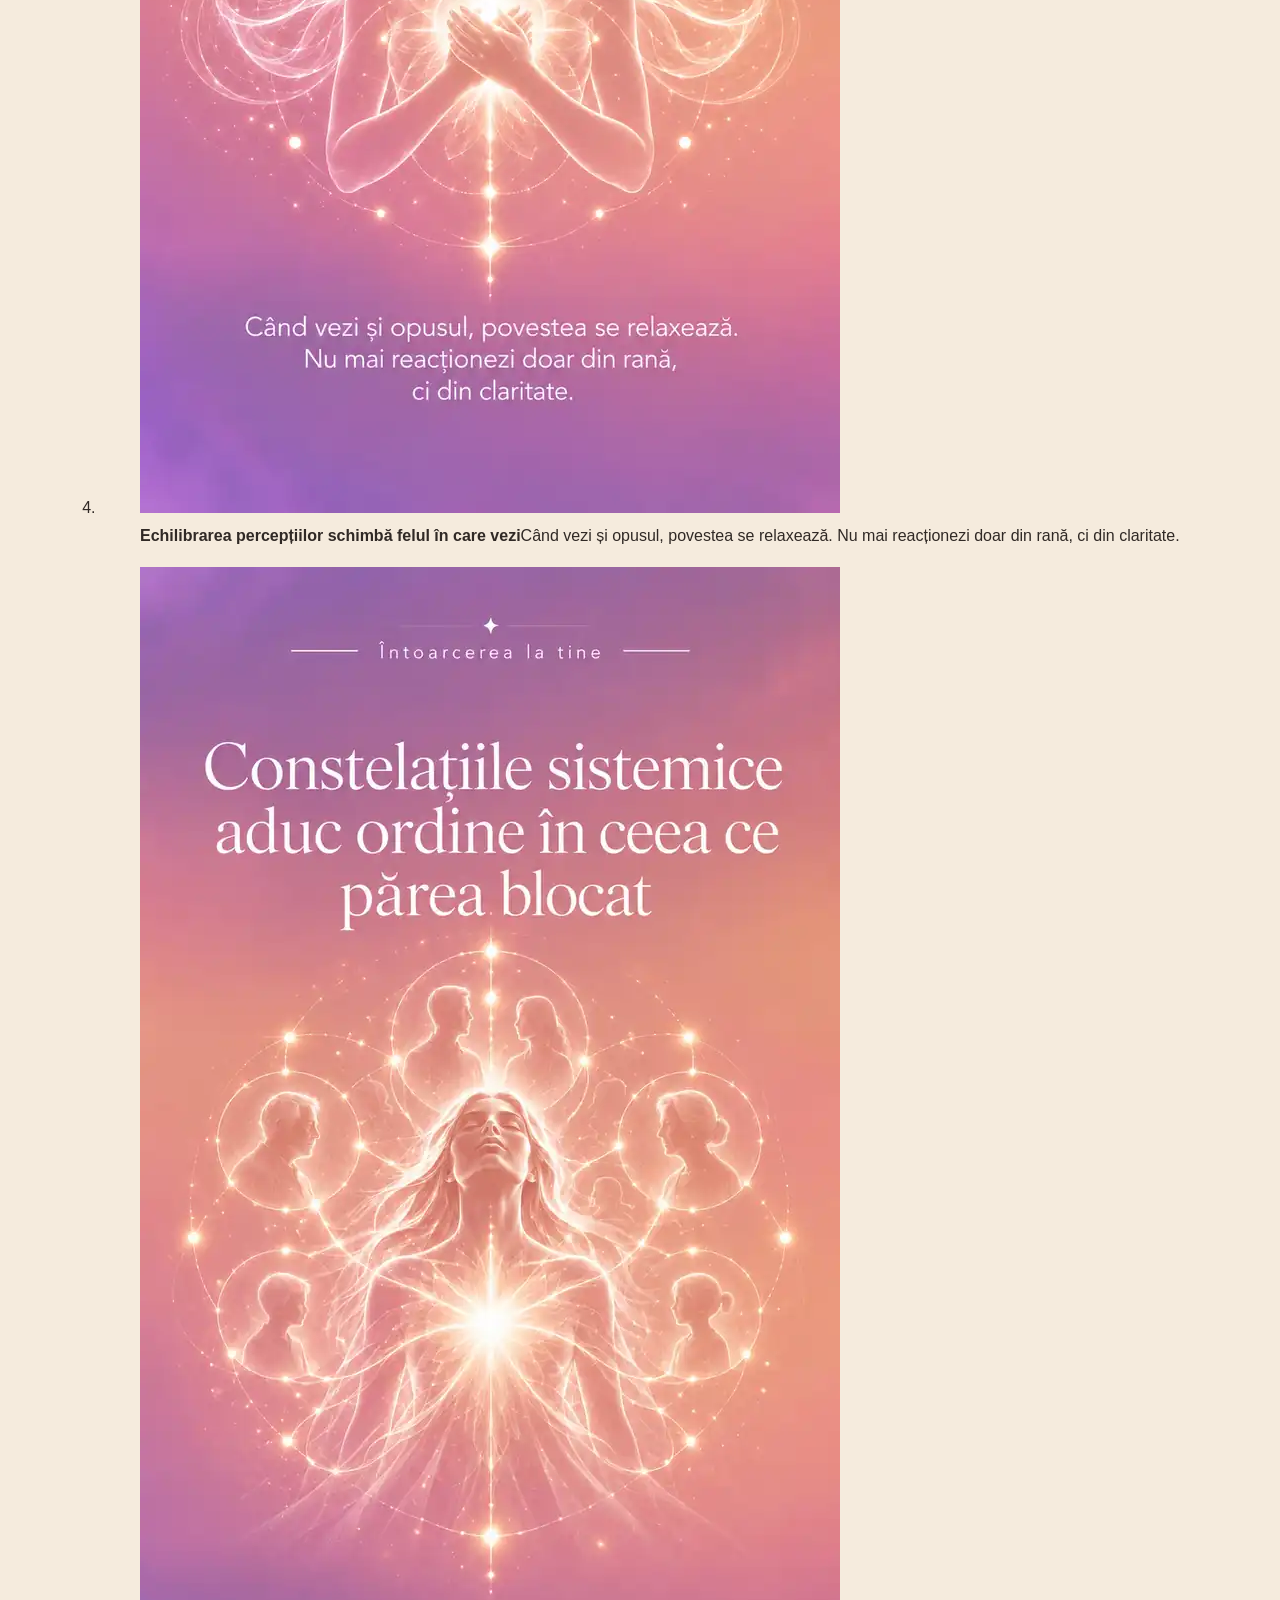
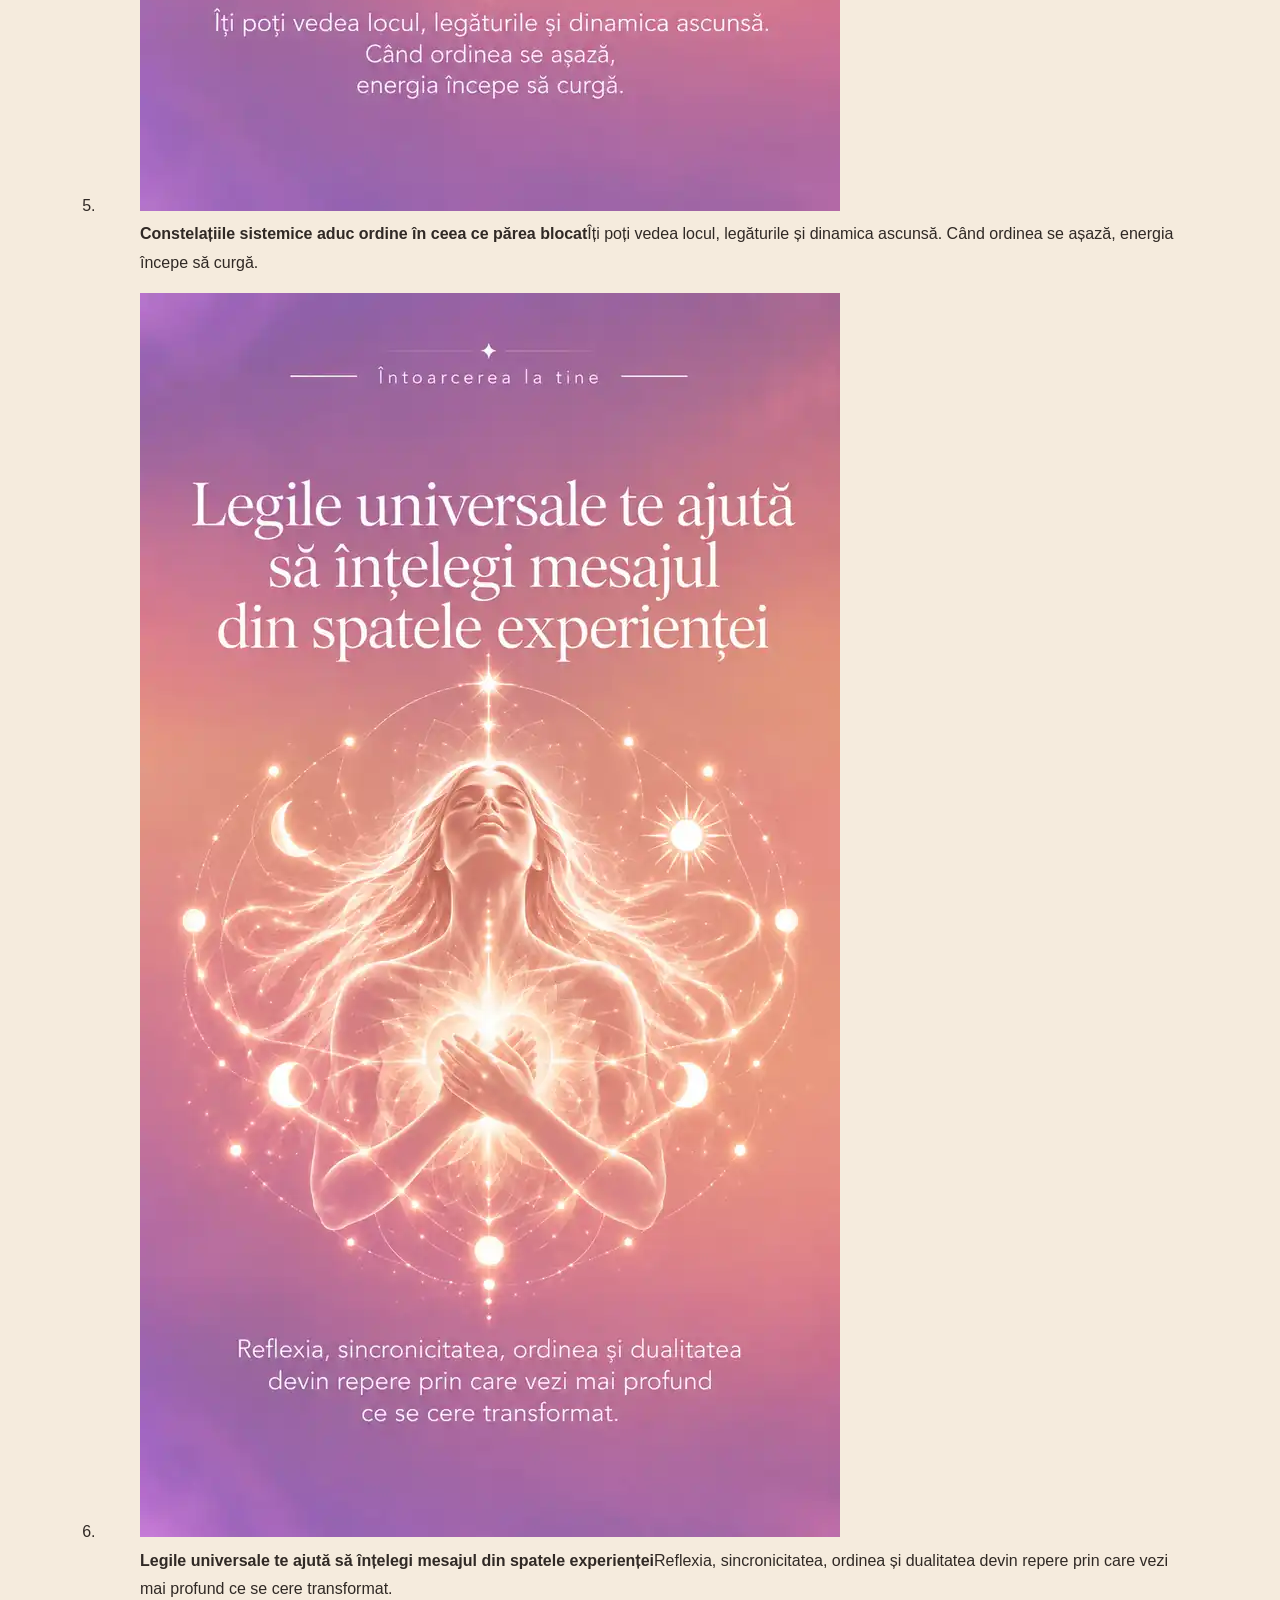
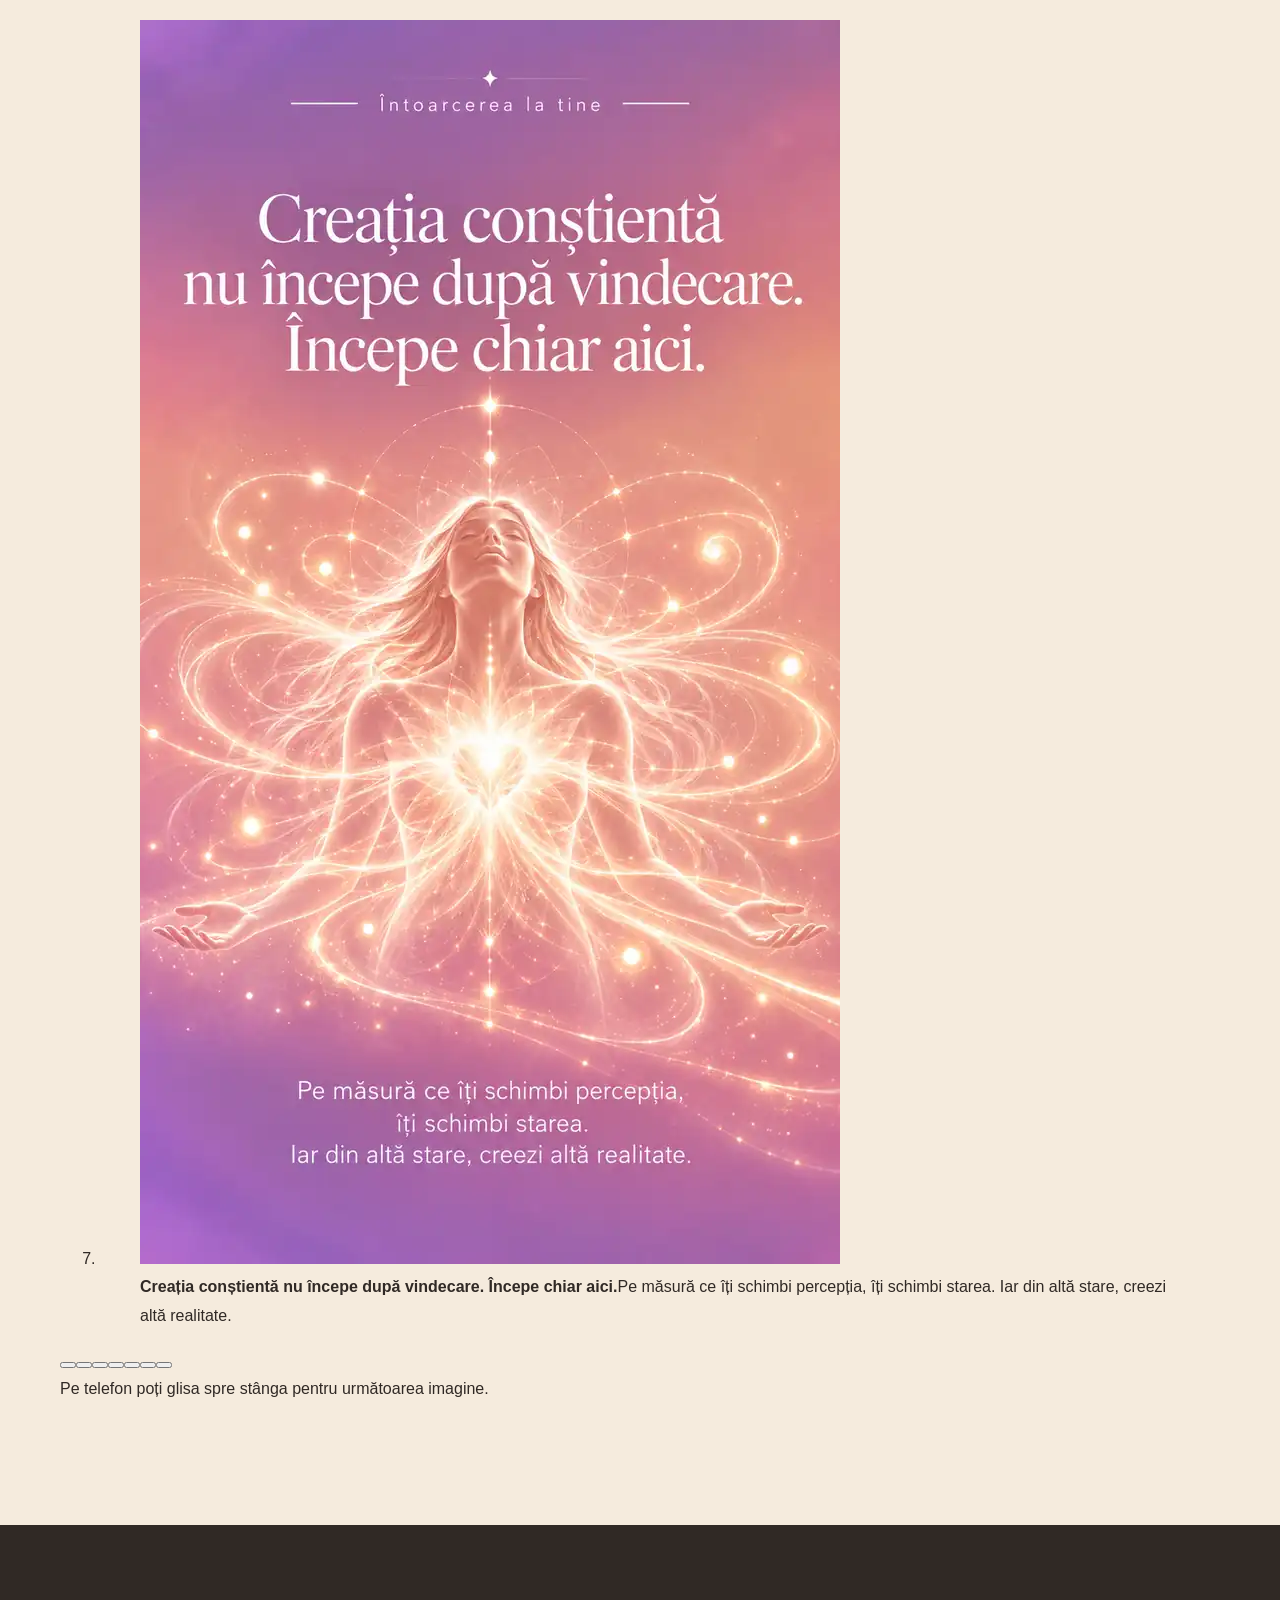
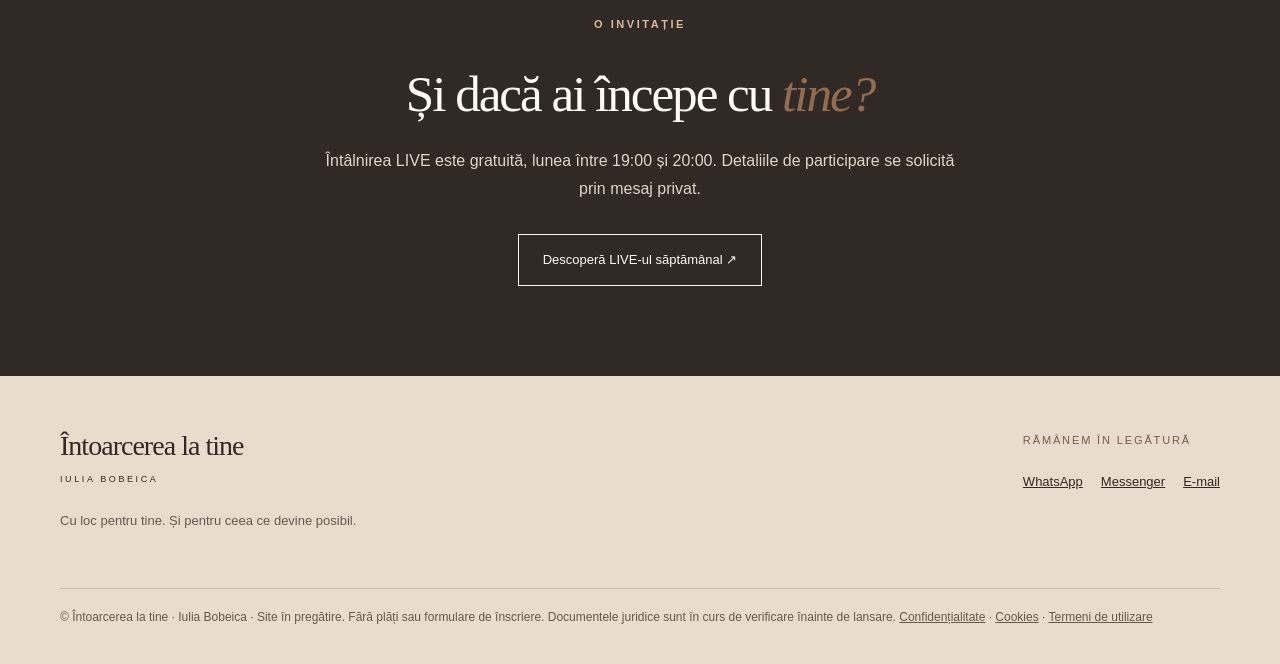
==== commit 3db8b790: "Integreaza pe pagina Acasa caruselul cu primele 7 imagini si mesajele lor" ====
--- a/index.html
+++ b/index.html
@@ -5,4 +5,30 @@
 <section class="section wrap"><p class="eyebrow">TREI DIRECȚII, UN SINGUR FIR</p><h2>De la ceea ce trăiești <em>la ceea ce alegi.</em></h2><div class="cards"><article class="card"><span class="count">01 · PREZENTUL</span><h3>Privești ce se repetă</h3><p>Pornim din situația concretă, nu dintr-o explicație gata făcută.</p><a href="/metoda.html">Explorează abordarea →</a></article><article class="card"><span class="count">02 · PERSPECTIVA</span><h3>Lucrezi cu percepțiile</h3><p>Explorăm concluziile, tiparele și perspectivele opuse, inclusiv prin legile universale.</p><a href="/metoda.html">Află mai mult →</a></article><article class="card"><span class="count">03 · ALEGEREA</span><h3>Revii la tine</h3><p>Observi ce s-a schimbat și ce acțiuni devin potrivite pentru viața ta.</p><a href="/lucram-impreuna.html">Cum lucrăm →</a></article></div></section>
 <section class="bg-pink section"><div class="wrap split"><div><p class="eyebrow">ÎNTÂLNIRI, CONSTELAȚII, LIVE</p><h2>Nu trebuie să le descoperi <em>pe toate singură.</em></h2><p class="lead">Există mai multe moduri de a ne întâlni: individual, în grup sau în LIVE-ul săptămânal gratuit.</p><div class="actions"><a class="btn dark" href="/constelatii.html">Constelații și evenimente</a><a class="btn outline" href="https://spontaneous-quokka-e0bede.netlify.app/" target="_blank" rel="noopener noreferrer">LIVE săptămânal ↗</a></div></div><div class="quote">„Și dacă ai privi tocmai lucrul care te doare dintr-un unghi pe care nu l-ai văzut până acum?”</div></div></section>
 <section class="section wrap split"><div><p class="eyebrow">DESPRE MINE</p><h2>Sunt Iulia.<br><em>Și mă interesează omul dincolo de etichetă.</em></h2></div><div><p>Îmi place să pornesc de la ceea ce este viu și concret în experiența fiecăruia. Întrebările, percepțiile, valorile și relațiile pot deveni puncte de plecare pentru a privi altfel o situație.</p><a class="section-link" href="/despre.html">Cunoaște-mă mai bine →</a></div></section>
-<section class="cta"><div class="wrap"><p class="eyebrow" style="color:#d7b99b">O INVITAȚIE</p><h2>Și dacă ai începe cu <em>tine?</em></h2><p>Întâlnirea LIVE este gratuită, lunea între 19:00 și 20:00. Detaliile de participare se solicită prin mesaj privat.</p><a class="btn" href="https://spontaneous-quokka-e0bede.netlify.app/" target="_blank" rel="noopener noreferrer">Descoperă LIVE-ul săptămânal ↗</a></div></section></main><footer class="site-footer"><div class="wrap"><div class="footer-grid"><div><a class="logo" href="/index.html">Întoarcerea la tine<small>IULIA BOBEICA</small></a><p class="note" style="margin-top:25px">Cu loc pentru tine. Și pentru ceea ce devine posibil.</p></div><div><p class="tag">Rămânem în legătură</p><div class="footer-links"><a href="https://wa.me/40758321125" target="_blank" rel="noopener noreferrer">WhatsApp</a><a href="https://m.me/legiuniversaleconstelatii" target="_blank" rel="noopener noreferrer">Messenger</a><a href="mailto:Iuliabobeica65@gmail.com">E-mail</a></div></div></div><div class="fine">© Întoarcerea la tine · Iulia Bobeica · Site în pregătire. Fără plăți sau formulare de înscriere. Documentele juridice sunt în curs de verificare înainte de lansare. <span class="legal-links"><a href="/politica-confidentialitate.html">Confidențialitate</a> · <a href="/politica-cookies.html">Cookies</a> · <a href="/termeni-utilizare.html">Termeni de utilizare</a></span></div></div></footer></body></html>+
+<section class="carousel-site section" id="carusel-metoda" aria-labelledby="carusel-titlu">
+<div class="wrap">
+  <p class="eyebrow">ÎNTOARCEREA LA TINE · ÎN IMAGINI</p>
+  <h2 id="carusel-titlu">Șapte perspective.<br><em>Un drum spre tine.</em></h2>
+  <p class="carousel-intro">Gânduri și întrebări despre ceea ce trăiești acum, percepții, legi universale, constelații sistemice și creație conștientă. Glisează pentru a le parcurge pe toate.</p>
+  <div class="carousel-toolbar"><button type="button" class="carousel-arrow" data-move="-1" aria-label="Imaginea anterioară">‹</button><button type="button" class="carousel-arrow" data-move="1" aria-label="Imaginea următoare">›</button><span class="carousel-counter" aria-live="polite">1 din 7</span></div>
+  <ol class="carousel-track" aria-label="Carusel cu șapte imagini despre Întoarcerea la tine"><li class="carousel-slide" id="carusel-cadru-1"><figure class="carousel-frame"><img src="/assets/carusel-metoda/01.webp" width="700" height="1244" loading="lazy" decoding="async" alt="Și dacă ceea ce cauți nu este în afara ta?"><figcaption><strong>Și dacă ceea ce cauți nu este în afara ta?</strong><span>Începutul schimbării apare când te întorci spre tine, îți vezi percepțiile și creezi din interior.</span></figcaption></figure></li>
+<li class="carousel-slide" id="carusel-cadru-2"><figure class="carousel-frame"><img src="/assets/carusel-metoda/02.webp" width="700" height="1244" loading="lazy" decoding="async" alt="Când cauți în afară, te poți pierde de tine"><figcaption><strong>Când cauți în afară, te poți pierde de tine</strong><span>Relația, validarea, reușita sau schimbarea exterioară nu pot umple stabil ceea ce în tine cere să fie văzut.</span></figcaption></figure></li>
+<li class="carousel-slide" id="carusel-cadru-3"><figure class="carousel-frame"><img src="/assets/carusel-metoda/03.webp" width="700" height="1244" loading="lazy" decoding="async" alt="Totul începe cu ceea ce trăiești acum"><figcaption><strong>Totul începe cu ceea ce trăiești acum</strong><span>În metoda mea pornim de la efectul prezent, găsim tiparul și coborâm spre rădăcina care încă te conduce.</span></figcaption></figure></li>
+<li class="carousel-slide" id="carusel-cadru-4"><figure class="carousel-frame"><img src="/assets/carusel-metoda/04.webp" width="700" height="1244" loading="lazy" decoding="async" alt="Echilibrarea percepțiilor schimbă felul în care vezi"><figcaption><strong>Echilibrarea percepțiilor schimbă felul în care vezi</strong><span>Când vezi și opusul, povestea se relaxează. Nu mai reacționezi doar din rană, ci din claritate.</span></figcaption></figure></li>
+<li class="carousel-slide" id="carusel-cadru-5"><figure class="carousel-frame"><img src="/assets/carusel-metoda/05.webp" width="700" height="1244" loading="lazy" decoding="async" alt="Constelațiile sistemice aduc ordine în ceea ce părea blocat"><figcaption><strong>Constelațiile sistemice aduc ordine în ceea ce părea blocat</strong><span>Îți poți vedea locul, legăturile și dinamica ascunsă. Când ordinea se așază, energia începe să curgă.</span></figcaption></figure></li>
+<li class="carousel-slide" id="carusel-cadru-6"><figure class="carousel-frame"><img src="/assets/carusel-metoda/06.webp" width="700" height="1244" loading="lazy" decoding="async" alt="Legile universale te ajută să înțelegi mesajul din spatele experienței"><figcaption><strong>Legile universale te ajută să înțelegi mesajul din spatele experienței</strong><span>Reflexia, sincronicitatea, ordinea și dualitatea devin repere prin care vezi mai profund ce se cere transformat.</span></figcaption></figure></li>
+<li class="carousel-slide" id="carusel-cadru-7"><figure class="carousel-frame"><img src="/assets/carusel-metoda/07.webp" width="700" height="1244" loading="lazy" decoding="async" alt="Creația conștientă nu începe după vindecare. Începe chiar aici."><figcaption><strong>Creația conștientă nu începe după vindecare. Începe chiar aici.</strong><span>Pe măsură ce îți schimbi percepția, îți schimbi starea. Iar din altă stare, creezi altă realitate.</span></figcaption></figure></li></ol>
+  <div class="carousel-dots" aria-label="Navighează între imagini"><button class="carousel-dot active" type="button" data-slide="0" aria-label="Afișează imaginea 1" aria-pressed="true"></button><button class="carousel-dot" type="button" data-slide="1" aria-label="Afișează imaginea 2" aria-pressed="false"></button><button class="carousel-dot" type="button" data-slide="2" aria-label="Afișează imaginea 3" aria-pressed="false"></button><button class="carousel-dot" type="button" data-slide="3" aria-label="Afișează imaginea 4" aria-pressed="false"></button><button class="carousel-dot" type="button" data-slide="4" aria-label="Afișează imaginea 5" aria-pressed="false"></button><button class="carousel-dot" type="button" data-slide="5" aria-label="Afișează imaginea 6" aria-pressed="false"></button><button class="carousel-dot" type="button" data-slide="6" aria-label="Afișează imaginea 7" aria-pressed="false"></button></div>
+  <p class="carousel-hint">Pe telefon poți glisa spre stânga pentru următoarea imagine.</p>
+</div></section>
+<section class="cta"><div class="wrap"><p class="eyebrow" style="color:#d7b99b">O INVITAȚIE</p><h2>Și dacă ai începe cu <em>tine?</em></h2><p>Întâlnirea LIVE este gratuită, lunea între 19:00 și 20:00. Detaliile de participare se solicită prin mesaj privat.</p><a class="btn" href="https://spontaneous-quokka-e0bede.netlify.app/" target="_blank" rel="noopener noreferrer">Descoperă LIVE-ul săptămânal ↗</a></div></section></main><footer class="site-footer"><div class="wrap"><div class="footer-grid"><div><a class="logo" href="/index.html">Întoarcerea la tine<small>IULIA BOBEICA</small></a><p class="note" style="margin-top:25px">Cu loc pentru tine. Și pentru ceea ce devine posibil.</p></div><div><p class="tag">Rămânem în legătură</p><div class="footer-links"><a href="https://wa.me/40758321125" target="_blank" rel="noopener noreferrer">WhatsApp</a><a href="https://m.me/legiuniversaleconstelatii" target="_blank" rel="noopener noreferrer">Messenger</a><a href="mailto:Iuliabobeica65@gmail.com">E-mail</a></div></div></div><div class="fine">© Întoarcerea la tine · Iulia Bobeica · Site în pregătire. Fără plăți sau formulare de înscriere. Documentele juridice sunt în curs de verificare înainte de lansare. <span class="legal-links"><a href="/politica-confidentialitate.html">Confidențialitate</a> · <a href="/politica-cookies.html">Cookies</a> · <a href="/termeni-utilizare.html">Termeni de utilizare</a></span></div></div></footer><script>
+(()=>{const section=document.getElementById("carusel-metoda");if(!section)return;
+const track=section.querySelector(".carousel-track"),slides=[...section.querySelectorAll(".carousel-slide")],dots=[...section.querySelectorAll(".carousel-dot")],count=section.querySelector(".carousel-counter");let current=0;
+function display(n){current=Math.min(6,Math.max(0,n));count.textContent=(current+1)+" din 7";dots.forEach((d,i)=>{d.classList.toggle("active",i===current);d.setAttribute("aria-pressed",String(i===current))});}
+function move(n){n=Math.min(6,Math.max(0,n));const e=slides[n],left=e.offsetLeft-track.offsetLeft-(track.clientWidth-e.clientWidth)/2;track.scrollTo({left:Math.max(0,left),behavior:matchMedia("(prefers-reduced-motion: reduce)").matches?"auto":"smooth"});display(n)}
+section.querySelectorAll(".carousel-arrow").forEach(b=>b.addEventListener("click",()=>move(current+Number(b.dataset.move))));
+dots.forEach((b,i)=>b.addEventListener("click",()=>move(i)));
+let timer;track.addEventListener("scroll",()=>{clearTimeout(timer);timer=setTimeout(()=>{const middle=track.scrollLeft+track.clientWidth/2;let best=0,dist=Infinity;slides.forEach((s,i)=>{const x=s.offsetLeft-track.offsetLeft+s.offsetWidth/2,delta=Math.abs(x-middle);if(delta<dist){dist=delta;best=i}});display(best)},100)},{passive:true});
+})();
+</script></body></html>
